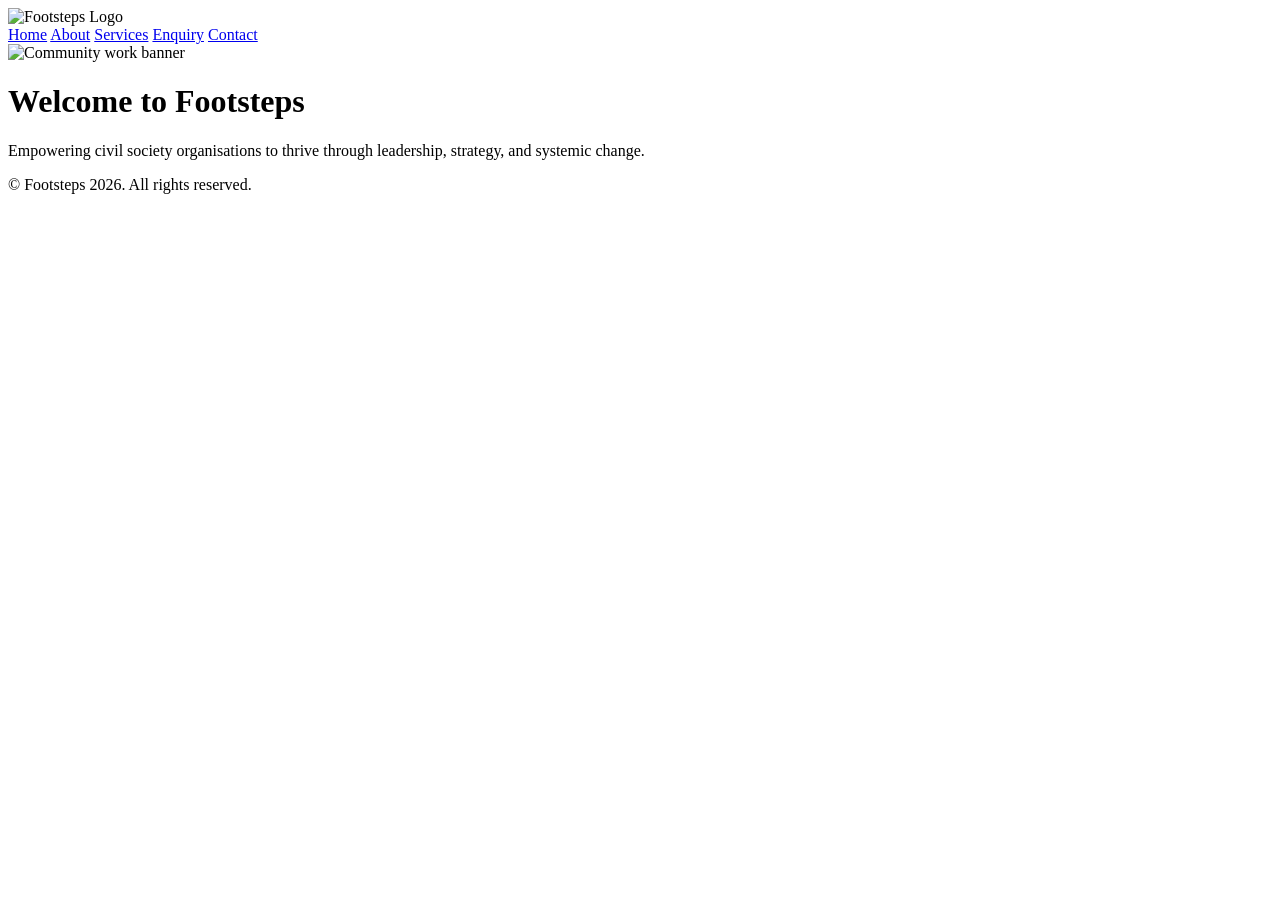
==== index.html @ 212afc7e "Initial project structure with index.html, css, js, and images" ====
<!DOCTYPE html>
<html lang="en">
<head>
  <meta charset="UTF-8">
  <title>Footsteps - Home</title>
  <link rel="stylesheet" href="css/style.css">
</head>
<body>
  <!-- Header with logo and navigation -->
  <header>
    <img src="images/footsteps_logo.png" alt="Footsteps Logo">
    <nav>
      <a href="index.html">Home</a>
      <a href="about.html">About</a>
      <a href="services.html">Services</a>
      <a href="enquiry.html">Enquiry</a>
      <a href="contact.html">Contact</a>
    </nav>
  </header>

  <!-- Main content -->
  <main>
    <!-- Homepage banner -->
    <img src="images/hero_banner.jpg" alt="Community work banner">

    <h1>Welcome to Footsteps</h1>
    <p>Empowering civil society organisations to thrive through leadership, strategy, and systemic change.</p>
  </main>

  <!-- Footer -->
  <footer>
    <p>© Footsteps 2026. All rights reserved.</p>
  </footer>

  <!-- JavaScript -->
  <script src="js/script.js"></script>
</body>
</html>
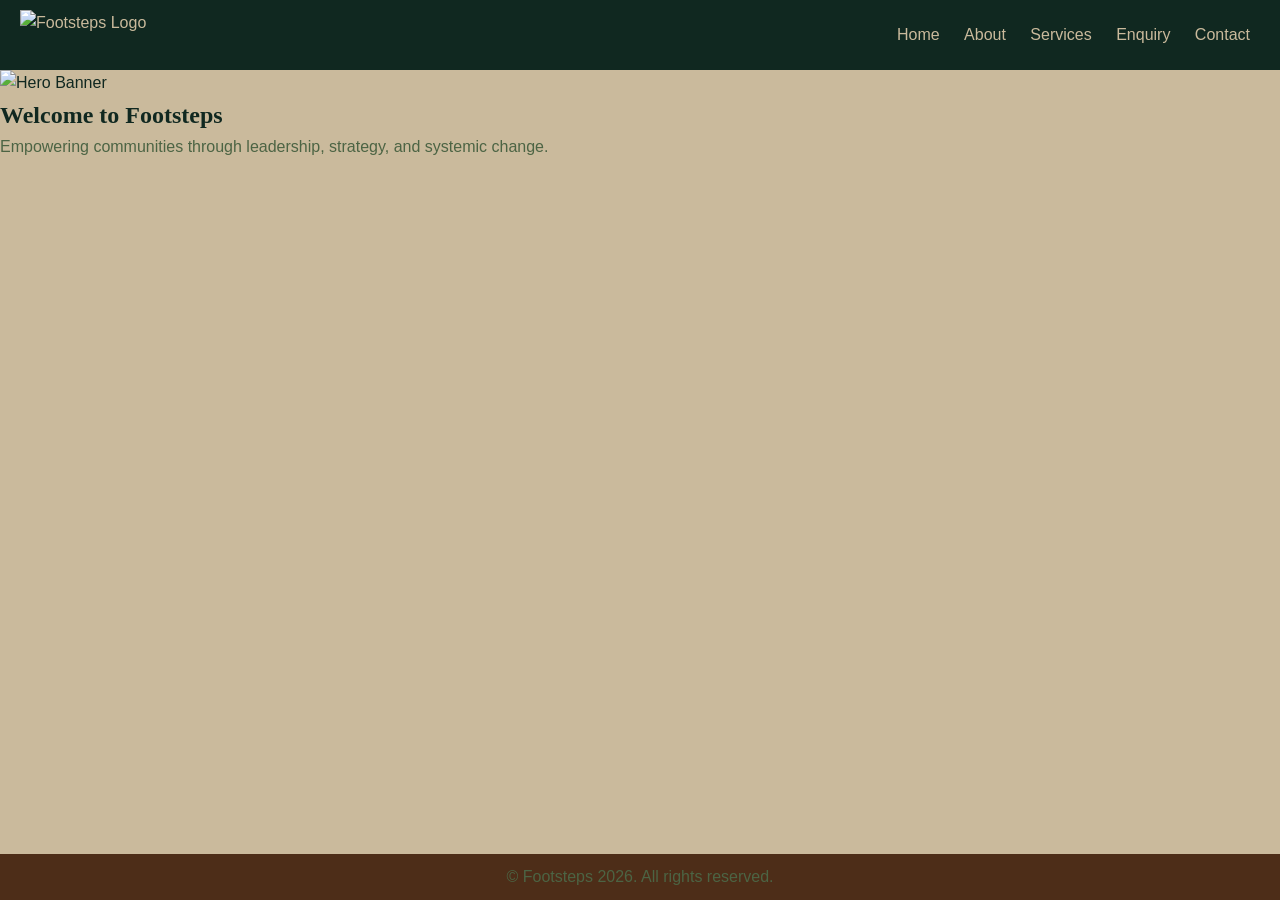
==== commit 36f0c6f9: "Added index.html with hero banner and intro text" ====
--- a/index.html
+++ b/index.html
@@ -2,11 +2,11 @@
 <html lang="en">
 <head>
   <meta charset="UTF-8">
-  <title>Footsteps - Home</title>
+  <title>Footsteps Home</title>
   <link rel="stylesheet" href="css/style.css">
 </head>
 <body>
-  <!-- Header with logo and navigation -->
+  <!-- Header -->
   <header>
     <img src="images/footsteps_logo.png" alt="Footsteps Logo">
     <nav>
@@ -18,21 +18,16 @@
     </nav>
   </header>
 
-  <!-- Main content -->
-  <main>
-    <!-- Homepage banner -->
-    <img src="images/hero_banner.jpg" alt="Community work banner">
-
+  <!-- Hero Banner -->
+  <section class="hero">
+    <img src="images/hero_banner.jpg" alt="Hero Banner">
     <h1>Welcome to Footsteps</h1>
-    <p>Empowering civil society organisations to thrive through leadership, strategy, and systemic change.</p>
-  </main>
+    <p>Empowering communities through leadership, strategy, and systemic change.</p>
+  </section>
 
   <!-- Footer -->
   <footer>
     <p>© Footsteps 2026. All rights reserved.</p>
   </footer>
-
-  <!-- JavaScript -->
-  <script src="js/script.js"></script>
 </body>
 </html>
--- a/css/style.css
+++ b/css/style.css
@@ -0,0 +1,115 @@
+/* Reset */
+* {
+  margin: 0;
+  padding: 0;
+  box-sizing: border-box;
+}
+
+/* Font */
+@font-face {
+  font-family: 'AmasisMTProMedium';
+  src: url('../fonts/AmasisMTProMedium.woff2') format('woff2'),
+       url('../fonts/AmasisMTProMedium.woff') format('woff');
+  font-weight: normal;
+  font-style: normal;
+}
+
+/* Base */
+body {
+  font-family: Arial, sans-serif;
+  line-height: 1.6;
+  background-color: #CABA9C; /* khaki */
+  color: #102820; /* black green */
+  padding-bottom: 50px;
+}
+
+/* Typography */
+h1, h2, h3 {
+  font-family: 'AmasisMTProMedium', serif;
+  color: #102820;
+}
+p, label {
+  font-family: Arial, sans-serif;
+  color: #4C6444; /* heather green */
+}
+
+/* Header */
+header {
+  background: #102820;
+  color: #CABA9C;
+  padding: 10px 20px;
+  display: flex;
+  align-items: center;
+  justify-content: space-between;
+}
+header img {
+  height: 50px;
+}
+nav a {
+  color: #CABA9C;
+  text-decoration: none;
+  margin: 0 10px;
+}
+nav a:hover {
+  color: #8A6240; /* raw umber */
+}
+
+/* Main */
+main {
+  padding: 20px;
+}
+main img {
+  max-width: 100%;
+  height: auto;
+  margin-bottom: 20px;
+}
+
+/* Form */
+form {
+  display: flex;
+  flex-direction: column;
+  gap: 10px;
+}
+input, textarea, button {
+  padding: 10px;
+  border: 1px solid #4D2D18; /* coffee oak */
+  border-radius: 4px;
+}
+button {
+  background-color: #4C6444; /* heather green */
+  color: #fff;
+  cursor: pointer;
+}
+button:hover {
+  background-color: #8A6240; /* raw umber */
+}
+
+/* Footer */
+footer {
+  background: #4D2D18;
+  color: #CABA9C;
+  text-align: center;
+  padding: 10px;
+  position: fixed;
+  bottom: 0;
+  width: 100%;
+}
+
+/* Responsive */
+@media (max-width: 768px) {
+  header {
+    flex-direction: column;
+    text-align: center;
+  }
+  nav {
+    margin-top: 10px;
+  }
+}
+@media (max-width: 480px) {
+  body {
+    font-size: 0.9rem;
+  }
+  header img {
+    height: 40px;
+  }
+}
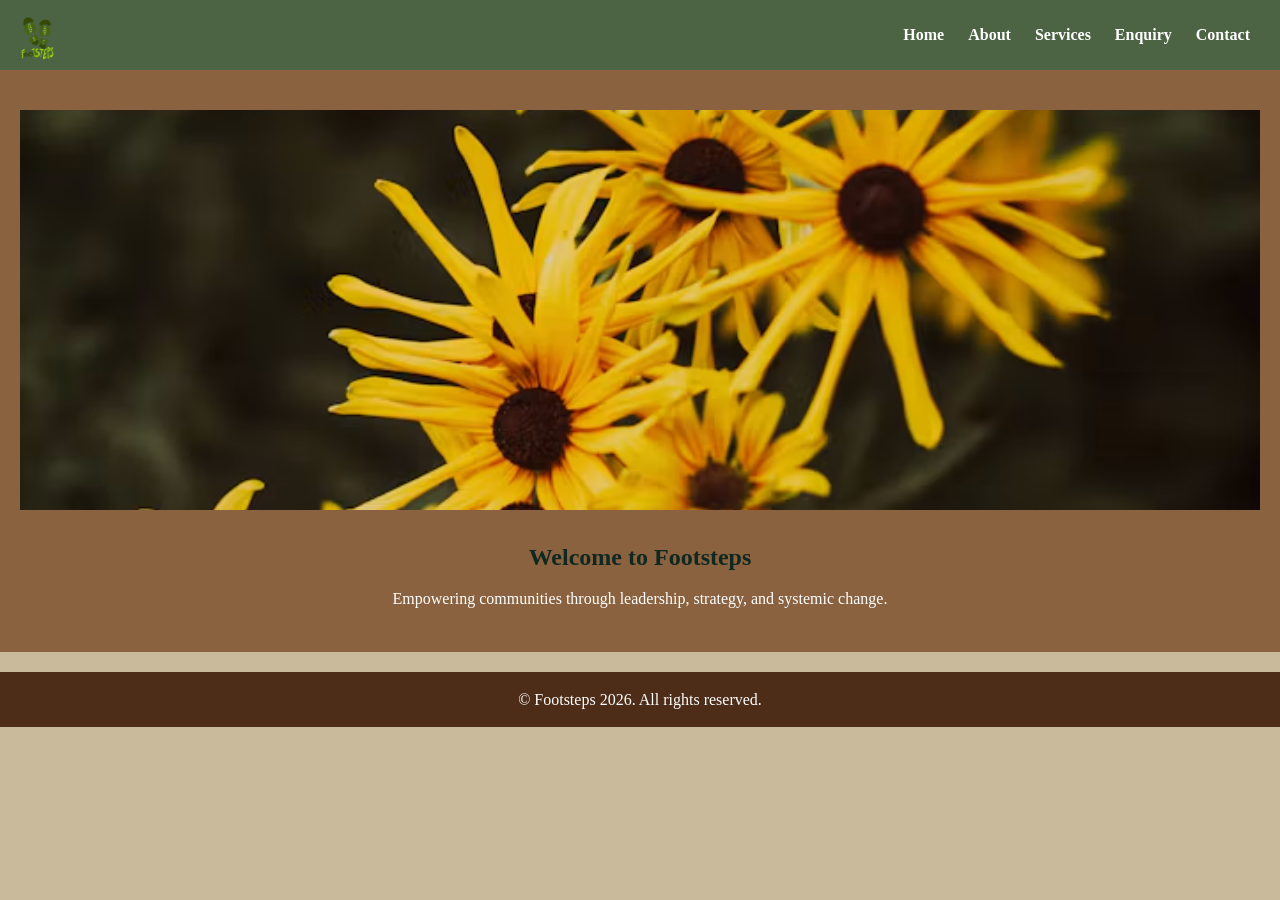
==== commit 8a1e8633: "Complete Footsteps website with HTML, CSS, images, and README" ====
--- a/index.html
+++ b/index.html
@@ -6,7 +6,6 @@
   <link rel="stylesheet" href="css/style.css">
 </head>
 <body>
-  <!-- Header -->
   <header>
     <img src="images/footsteps_logo.png" alt="Footsteps Logo">
     <nav>
@@ -18,14 +17,12 @@
     </nav>
   </header>
 
-  <!-- Hero Banner -->
   <section class="hero">
     <img src="images/hero_banner.jpg" alt="Hero Banner">
     <h1>Welcome to Footsteps</h1>
     <p>Empowering communities through leadership, strategy, and systemic change.</p>
   </section>
 
-  <!-- Footer -->
   <footer>
     <p>© Footsteps 2026. All rights reserved.</p>
   </footer>
--- a/css/style.css
+++ b/css/style.css
@@ -1,115 +1,169 @@
-/* Reset */
+/* Global Reset */
 * {
   margin: 0;
   padding: 0;
   box-sizing: border-box;
 }
 
-/* Font */
-@font-face {
-  font-family: 'AmasisMTProMedium';
-  src: url('../fonts/AmasisMTProMedium.woff2') format('woff2'),
-       url('../fonts/AmasisMTProMedium.woff') format('woff');
-  font-weight: normal;
-  font-style: normal;
-}
-
-/* Base */
+/* Fonts & Colors */
 body {
-  font-family: Arial, sans-serif;
-  line-height: 1.6;
+  font-family: "Amasis MT Pro Medium", serif;
   background-color: #CABA9C; /* khaki */
   color: #102820; /* black green */
-  padding-bottom: 50px;
-}
-
-/* Typography */
-h1, h2, h3 {
-  font-family: 'AmasisMTProMedium', serif;
-  color: #102820;
-}
-p, label {
-  font-family: Arial, sans-serif;
-  color: #4C6444; /* heather green */
+  line-height: 1.6;
 }
 
 /* Header */
 header {
-  background: #102820;
-  color: #CABA9C;
-  padding: 10px 20px;
+  background-color: #4C6444; /* heather green */
+  color: #fff;
   display: flex;
   align-items: center;
   justify-content: space-between;
+  padding: 10px 20px;
 }
+
 header img {
   height: 50px;
 }
+
 nav a {
-  color: #CABA9C;
+  color: #fff;
   text-decoration: none;
   margin: 0 10px;
-}
-nav a:hover {
-  color: #8A6240; /* raw umber */
+  font-weight: bold;
 }
 
-/* Main */
+nav a:hover {
+  color: #CABA9C; /* khaki highlight */
+}
+
+/* Hero Section */
+.hero {
+  text-align: center;
+  padding: 40px 20px;
+  background-color: #8A6240; /* raw umber */
+  color: #fff;
+}
+
+.hero img {
+  width: 100%;
+  max-height: 400px;
+  object-fit: cover;
+  margin-bottom: 20px;
+}
+
+/* Main Content */
 main {
   padding: 20px;
 }
-main img {
-  max-width: 100%;
-  height: auto;
-  margin-bottom: 20px;
+
+h1, h2, h3, h4 {
+  margin-bottom: 10px;
+  color: #102820;
 }
 
-/* Form */
+/* Services Grid */
+.services {
+  display: grid;
+  grid-template-columns: repeat(auto-fit, minmax(220px, 1fr));
+  gap: 20px;
+}
+
+.services div {
+  background: #fff;
+  border: 2px solid #4D2D18; /* coffee oak */
+  padding: 15px;
+  text-align: center;
+  border-radius: 8px;
+}
+
+.services img {
+  height: 60px;
+  margin-bottom: 10px;
+}
+
+/* Team Section */
+.team img {
+  width: 200px;
+  border-radius: 50%;
+  margin: 10px;
+}
+
+/* Forms */
 form {
   display: flex;
   flex-direction: column;
-  gap: 10px;
+  max-width: 500px;
+  margin: 20px auto;
 }
-input, textarea, button {
+
+form label {
+  margin: 10px 0 5px;
+}
+
+form input, form textarea, form button {
   padding: 10px;
-  border: 1px solid #4D2D18; /* coffee oak */
-  border-radius: 4px;
+  border: 1px solid #4C6444;
+  border-radius: 5px;
 }
-button {
-  background-color: #4C6444; /* heather green */
+
+form button {
+  background-color: #4C6444;
   color: #fff;
+  font-weight: bold;
   cursor: pointer;
+  margin-top: 10px;
 }
-button:hover {
-  background-color: #8A6240; /* raw umber */
+
+form button:hover {
+  background-color: #102820;
+}
+
+/* Contact Section */
+.contact img {
+  height: 50px;
+  margin-bottom: 10px;
+}
+
+.contact div {
+  margin: 20px 0;
+}
+
+.social a {
+  color: #4C6444;
+  text-decoration: none;
+  margin: 0 5px;
+}
+
+.social a:hover {
+  text-decoration: underline;
 }
 
 /* Footer */
 footer {
-  background: #4D2D18;
-  color: #CABA9C;
+  background-color: #4D2D18; /* coffee oak */
+  color: #fff;
   text-align: center;
-  padding: 10px;
-  position: fixed;
-  bottom: 0;
-  width: 100%;
+  padding: 15px;
+  margin-top: 20px;
 }
 
 /* Responsive */
 @media (max-width: 768px) {
   header {
     flex-direction: column;
-    text-align: center;
   }
+
   nav {
     margin-top: 10px;
   }
-}
-@media (max-width: 480px) {
-  body {
-    font-size: 0.9rem;
+
+  .services {
+    grid-template-columns: 1fr;
   }
-  header img {
-    height: 40px;
+
+  .team img {
+    width: 150px;
   }
 }
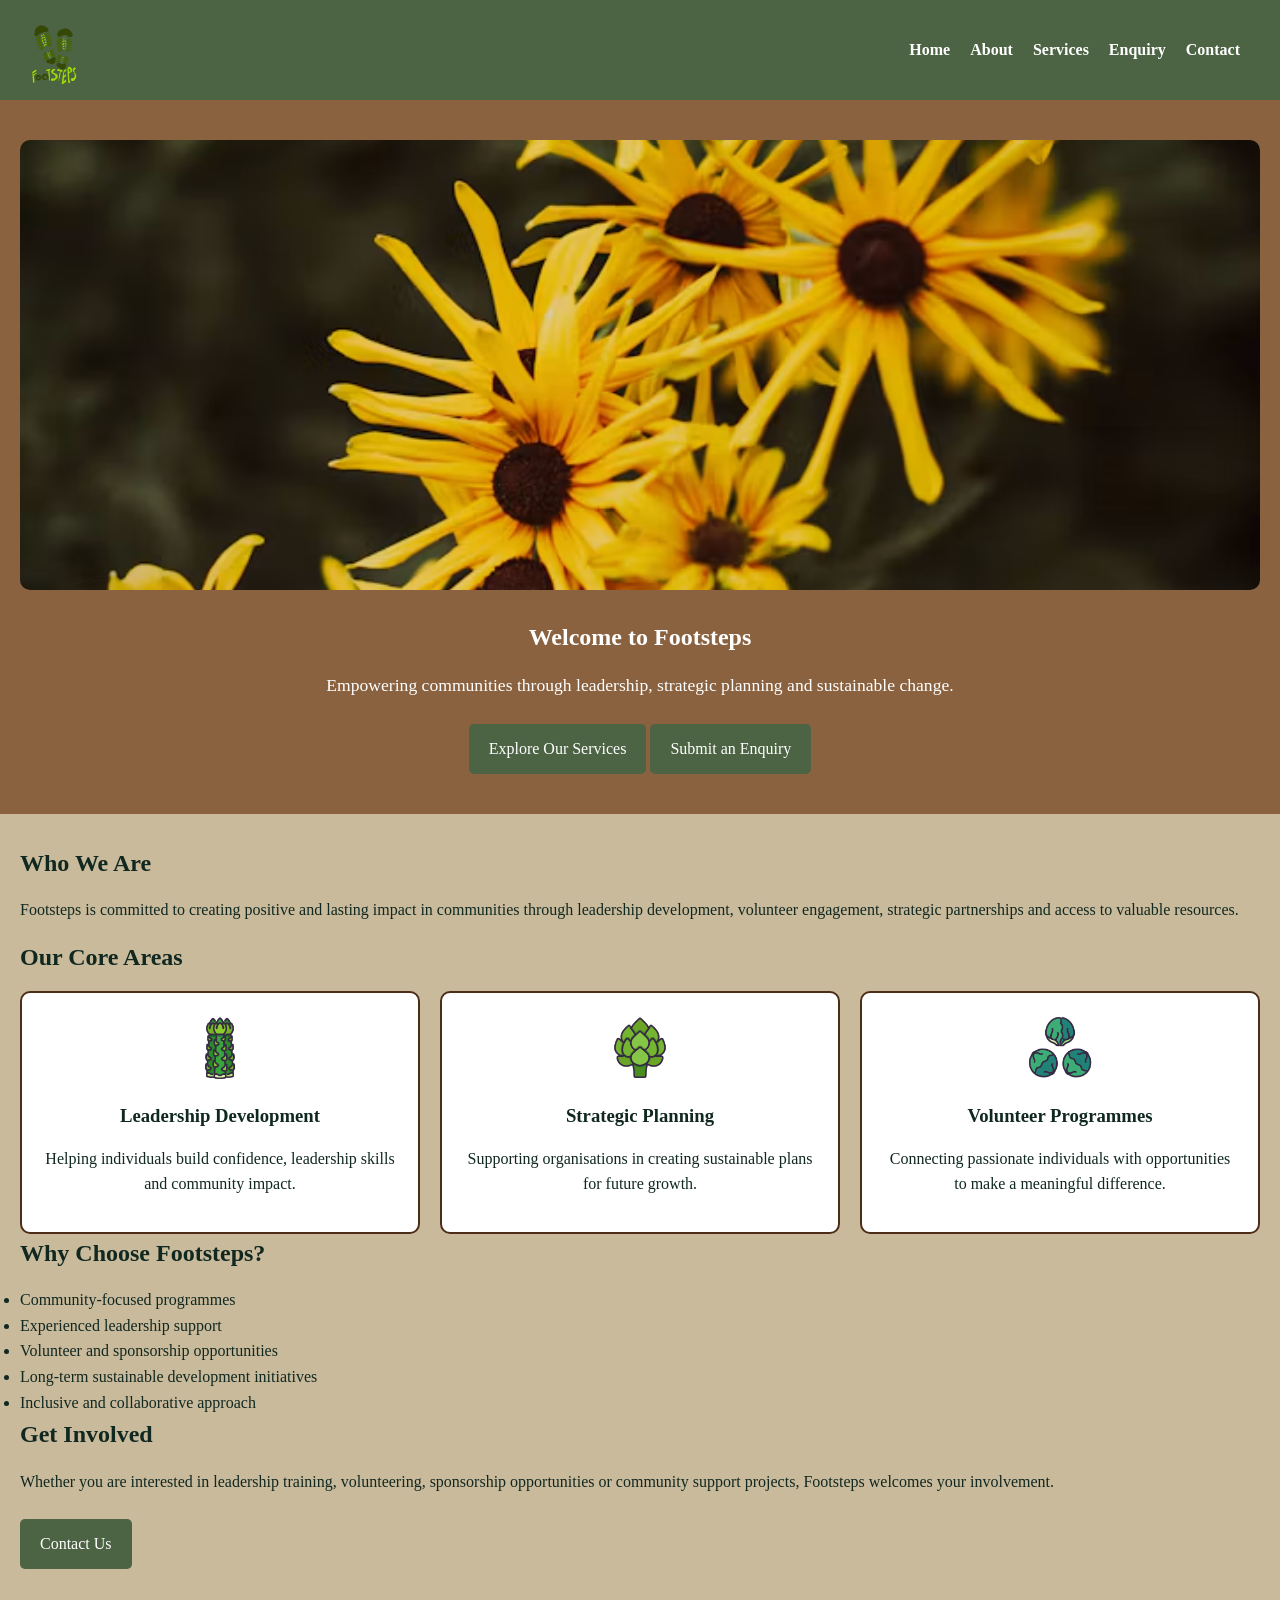
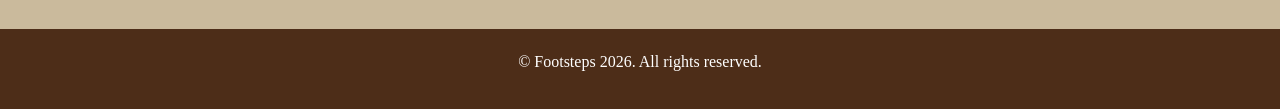
==== commit fc4e3a74: "Updated homepage for Part 3" ====
--- a/index.html
+++ b/index.html
@@ -1,30 +1,185 @@
 <!DOCTYPE html>
 <html lang="en">
+
 <head>
-  <meta charset="UTF-8">
-  <title>Footsteps Home</title>
-  <link rel="stylesheet" href="css/style.css">
+
+    <meta charset="UTF-8">
+
+    <meta name="viewport"
+          content="width=device-width, initial-scale=1.0">
+
+    <title>Footsteps | Community Development & Leadership</title>
+
+    <meta name="description"
+          content="Footsteps empowers communities through leadership development, strategic planning, volunteer programmes and systemic change initiatives.">
+
+    <meta name="keywords"
+          content="Footsteps, leadership, volunteer, sponsorship, community development, strategy">
+
+    <meta name="author"
+          content="Mia Oosthuizen">
+
+    <link rel="stylesheet"
+          href="css/style.css">
+
 </head>
+
 <body>
-  <header>
-    <img src="images/footsteps_logo.png" alt="Footsteps Logo">
+
+<header>
+
+    <img src="images/footsteps_logo.png"
+         alt="Footsteps Logo">
+
     <nav>
-      <a href="index.html">Home</a>
-      <a href="about.html">About</a>
-      <a href="services.html">Services</a>
-      <a href="enquiry.html">Enquiry</a>
-      <a href="contact.html">Contact</a>
+
+        <a href="index.html">Home</a>
+        <a href="about.html">About</a>
+        <a href="services.html">Services</a>
+        <a href="enquiry.html">Enquiry</a>
+        <a href="contact.html">Contact</a>
+
     </nav>
-  </header>
 
-  <section class="hero">
-    <img src="images/hero_banner.jpg" alt="Hero Banner">
+</header>
+
+<section class="hero">
+
+    <img src="images/hero_banner.jpg"
+         alt="Community members working together">
+
     <h1>Welcome to Footsteps</h1>
-    <p>Empowering communities through leadership, strategy, and systemic change.</p>
-  </section>
 
-  <footer>
-    <p>© Footsteps 2026. All rights reserved.</p>
-  </footer>
+    <p>
+        Empowering communities through leadership,
+        strategic planning and sustainable change.
+    </p>
+
+    <a href="services.html" class="btn">
+        Explore Our Services
+    </a>
+
+    <a href="enquiry.html" class="btn">
+        Submit an Enquiry
+    </a>
+
+</section>
+
+<main>
+
+    <section>
+
+        <h2>Who We Are</h2>
+
+        <p>
+            Footsteps is committed to creating positive and
+            lasting impact in communities through leadership
+            development, volunteer engagement, strategic
+            partnerships and access to valuable resources.
+        </p>
+
+    </section>
+
+    <section>
+
+        <h2>Our Core Areas</h2>
+
+        <div class="services">
+
+            <div>
+
+                <img src="images/leadership_icon.png"
+                     alt="Leadership development icon">
+
+                <h3>Leadership Development</h3>
+
+                <p>
+                    Helping individuals build confidence,
+                    leadership skills and community impact.
+                </p>
+
+            </div>
+
+            <div>
+
+                <img src="images/strategy_icon.png"
+                     alt="Strategic planning icon">
+
+                <h3>Strategic Planning</h3>
+
+                <p>
+                    Supporting organisations in creating
+                    sustainable plans for future growth.
+                </p>
+
+            </div>
+
+            <div>
+
+                <img src="images/volunteer_icon.png"
+                     alt="Volunteer programme icon">
+
+                <h3>Volunteer Programmes</h3>
+
+                <p>
+                    Connecting passionate individuals with
+                    opportunities to make a meaningful difference.
+                </p>
+
+            </div>
+
+        </div>
+
+    </section>
+
+    <section>
+
+        <h2>Why Choose Footsteps?</h2>
+
+        <ul>
+
+            <li>Community-focused programmes</li>
+
+            <li>Experienced leadership support</li>
+
+            <li>Volunteer and sponsorship opportunities</li>
+
+            <li>Long-term sustainable development initiatives</li>
+
+            <li>Inclusive and collaborative approach</li>
+
+        </ul>
+
+    </section>
+
+    <section>
+
+        <h2>Get Involved</h2>
+
+        <p>
+            Whether you are interested in leadership training,
+            volunteering, sponsorship opportunities or community
+            support projects, Footsteps welcomes your involvement.
+        </p>
+
+        <a href="contact.html" class="btn">
+            Contact Us
+        </a>
+
+    </section>
+
+</main>
+
+<footer>
+
+    <p>
+        &copy; Footsteps 2026. All rights reserved.
+    </p>
+
+</footer>
+
+<script src="js/script.js"></script>
+
 </body>
-</html>
+
+</html>
--- a/css/style.css
+++ b/css/style.css
@@ -1,169 +1,384 @@
-/* Global Reset */
+/* =====================================================
+   FOOTSTEPS WEBSITE - PART 3 CSS
+===================================================== */
+
+/* RESET */
 * {
   margin: 0;
   padding: 0;
   box-sizing: border-box;
 }
 
-/* Fonts & Colors */
+/* BODY */
 body {
   font-family: "Amasis MT Pro Medium", serif;
-  background-color: #CABA9C; /* khaki */
-  color: #102820; /* black green */
+  background-color: #CABA9C;
+  color: #102820;
   line-height: 1.6;
 }
 
-/* Header */
+/* =====================================================
+   HEADER
+===================================================== */
 header {
-  background-color: #4C6444; /* heather green */
-  color: #fff;
+  background-color: #4C6444;
+  color: white;
   display: flex;
+  justify-content: space-between;
   align-items: center;
-  justify-content: space-between;
-  padding: 10px 20px;
+  padding: 15px 30px;
 }
 
 header img {
-  height: 50px;
+  height: 70px;
+}
+
+nav {
+  display: flex;
+  flex-wrap: wrap;
 }
 
 nav a {
-  color: #fff;
+  color: white;
   text-decoration: none;
   margin: 0 10px;
   font-weight: bold;
+  transition: 0.3s;
 }
 
 nav a:hover {
-  color: #CABA9C; /* khaki highlight */
-}
-
-/* Hero Section */
+  color: #CABA9C;
+}
+
+/* =====================================================
+   HERO SECTION
+===================================================== */
 .hero {
   text-align: center;
+  background-color: #8A6240;
+  color: white;
   padding: 40px 20px;
-  background-color: #8A6240; /* raw umber */
-  color: #fff;
 }
 
 .hero img {
   width: 100%;
-  max-height: 400px;
+  max-height: 450px;
   object-fit: cover;
-  margin-bottom: 20px;
-}
-
-/* Main Content */
+  border-radius: 10px;
+}
+
+.hero h1 {
+  margin-top: 20px;
+  color: white;
+}
+
+.hero p {
+  margin-top: 10px;
+  font-size: 1.1rem;
+}
+
+/* =====================================================
+   MAIN CONTENT
+===================================================== */
 main {
-  padding: 20px;
-}
-
-h1, h2, h3, h4 {
-  margin-bottom: 10px;
+  padding: 30px 20px;
+}
+
+h1,
+h2,
+h3,
+h4 {
+  margin-bottom: 15px;
   color: #102820;
 }
 
-/* Services Grid */
+p {
+  margin-bottom: 15px;
+}
+
+/* =====================================================
+   SERVICES
+===================================================== */
 .services {
   display: grid;
-  grid-template-columns: repeat(auto-fit, minmax(220px, 1fr));
+  grid-template-columns: repeat(auto-fit, minmax(250px, 1fr));
   gap: 20px;
 }
 
 .services div {
-  background: #fff;
-  border: 2px solid #4D2D18; /* coffee oak */
-  padding: 15px;
-  text-align: center;
-  border-radius: 8px;
+  background: white;
+  border: 2px solid #4D2D18;
+  padding: 20px;
+  text-align: center;
+  border-radius: 10px;
+  transition: transform 0.3s ease;
+}
+
+.services div:hover {
+  transform: translateY(-5px);
 }
 
 .services img {
-  height: 60px;
+  height: 70px;
   margin-bottom: 10px;
 }
 
-/* Team Section */
+/* =====================================================
+   SEARCH BAR
+===================================================== */
+#searchInput {
+  width: 100%;
+  max-width: 500px;
+  padding: 12px;
+  margin: 20px 0;
+  border: 2px solid #4C6444;
+  border-radius: 5px;
+  font-size: 1rem;
+}
+
+/* =====================================================
+   TEAM
+===================================================== */
+.team {
+  text-align: center;
+}
+
 .team img {
-  width: 200px;
+  width: 220px;
+  height: 220px;
+  object-fit: cover;
   border-radius: 50%;
   margin: 10px;
-}
-
-/* Forms */
+  border: 4px solid #4C6444;
+  transition: 0.3s;
+}
+
+.team img:hover {
+  transform: scale(1.05);
+}
+
+/* =====================================================
+   FAQ ACCORDION
+===================================================== */
+.accordion {
+  background-color: #4C6444;
+  color: white;
+  cursor: pointer;
+  padding: 15px;
+  width: 100%;
+  border: none;
+  text-align: left;
+  margin-top: 10px;
+  border-radius: 5px;
+  font-weight: bold;
+}
+
+.accordion:hover {
+  background-color: #102820;
+}
+
+.panel {
+  display: none;
+  padding: 15px;
+  background-color: white;
+  border: 1px solid #ccc;
+  border-radius: 0 0 5px 5px;
+}
+
+/* =====================================================
+   FORMS
+===================================================== */
 form {
+  max-width: 650px;
+  margin: auto;
   display: flex;
   flex-direction: column;
-  max-width: 500px;
-  margin: 20px auto;
+  background: white;
+  padding: 25px;
+  border-radius: 10px;
+  box-shadow: 0 0 10px rgba(0,0,0,0.1);
 }
 
 form label {
-  margin: 10px 0 5px;
-}
-
-form input, form textarea, form button {
-  padding: 10px;
+  margin-top: 15px;
+  margin-bottom: 5px;
+  font-weight: bold;
+}
+
+form input,
+form textarea,
+form select {
+  padding: 12px;
   border: 1px solid #4C6444;
   border-radius: 5px;
 }
 
+form textarea {
+  resize: vertical;
+}
+
 form button {
+  margin-top: 20px;
   background-color: #4C6444;
-  color: #fff;
-  font-weight: bold;
+  color: white;
+  border: none;
+  padding: 12px;
   cursor: pointer;
-  margin-top: 10px;
+  font-weight: bold;
+  border-radius: 5px;
 }
 
 form button:hover {
   background-color: #102820;
 }
 
-/* Contact Section */
+/* =====================================================
+   SUCCESS / RESPONSE BOXES
+===================================================== */
+#response,
+#contactResponse {
+  margin-top: 20px;
+  background-color: white;
+  border-left: 5px solid #4C6444;
+  padding: 15px;
+  border-radius: 5px;
+}
+
+/* =====================================================
+   CONTACT PAGE
+===================================================== */
+.contact {
+  text-align: center;
+}
+
 .contact img {
-  height: 50px;
+  max-width: 100%;
   margin-bottom: 10px;
 }
 
 .contact div {
-  margin: 20px 0;
+  margin-top: 20px;
 }
 
 .social a {
   color: #4C6444;
+  font-weight: bold;
   text-decoration: none;
-  margin: 0 5px;
 }
 
 .social a:hover {
   text-decoration: underline;
 }
 
-/* Footer */
+/* =====================================================
+   MAP
+===================================================== */
+#map {
+  width: 100%;
+  height: 400px;
+  margin-top: 20px;
+  border-radius: 10px;
+  border: 3px solid #4C6444;
+}
+
+/* =====================================================
+   GALLERY
+===================================================== */
+.gallery {
+  display: grid;
+  grid-template-columns: repeat(auto-fit, minmax(250px, 1fr));
+  gap: 15px;
+}
+
+.gallery img {
+  width: 100%;
+  height: 250px;
+  object-fit: cover;
+  border-radius: 10px;
+  transition: 0.3s;
+}
+
+.gallery img:hover {
+  transform: scale(1.05);
+}
+
+/* =====================================================
+   BUTTONS
+===================================================== */
+.btn {
+  display: inline-block;
+  background-color: #4C6444;
+  color: white;
+  text-decoration: none;
+  padding: 12px 20px;
+  border-radius: 5px;
+  margin-top: 10px;
+}
+
+.btn:hover {
+  background-color: #102820;
+}
+
+/* =====================================================
+   FOOTER
+===================================================== */
 footer {
-  background-color: #4D2D18; /* coffee oak */
-  color: #fff;
-  text-align: center;
-  padding: 15px;
-  margin-top: 20px;
-}
-
-/* Responsive */
+  background-color: #4D2D18;
+  color: white;
+  text-align: center;
+  padding: 20px;
+  margin-top: 30px;
+}
+
+/* =====================================================
+   404 PAGE
+===================================================== */
+.error-page {
+  text-align: center;
+  padding: 100px 20px;
+}
+
+.error-page h1 {
+  font-size: 4rem;
+}
+
+/* =====================================================
+   RESPONSIVE
+===================================================== */
 @media (max-width: 768px) {
+
   header {
     flex-direction: column;
+    text-align: center;
   }
 
   nav {
-    margin-top: 10px;
+    margin-top: 15px;
+    justify-content: center;
+  }
+
+  nav a {
+    margin: 5px;
+  }
+
+  .team img {
+    width: 150px;
+    height: 150px;
   }
 
   .services {
     grid-template-columns: 1fr;
   }
 
-  .team img {
-    width: 150px;
-  }
-}
+  .gallery {
+    grid-template-columns: 1fr;
+  }
+
+  form {
+    width: 100%;
+  }
+
+  .hero h1 {
+    font-size: 1.8rem;
+  }
+}
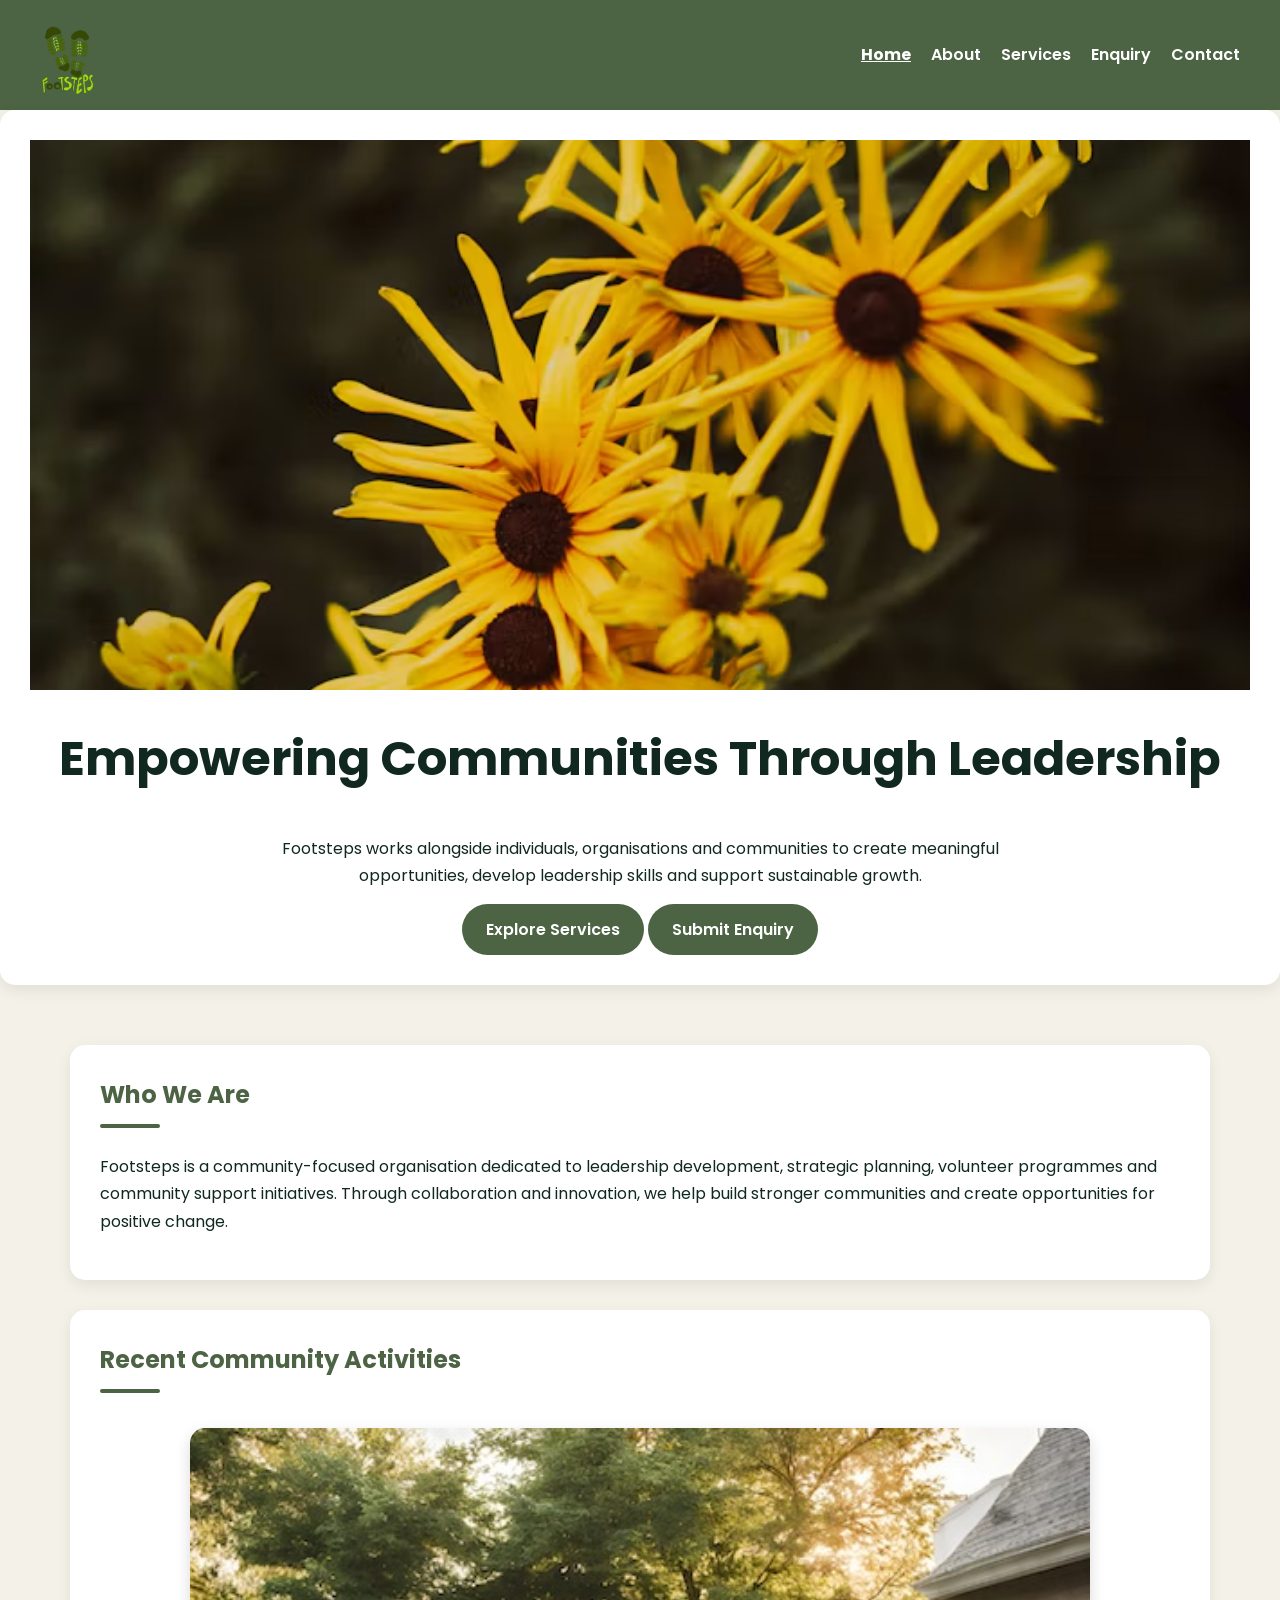
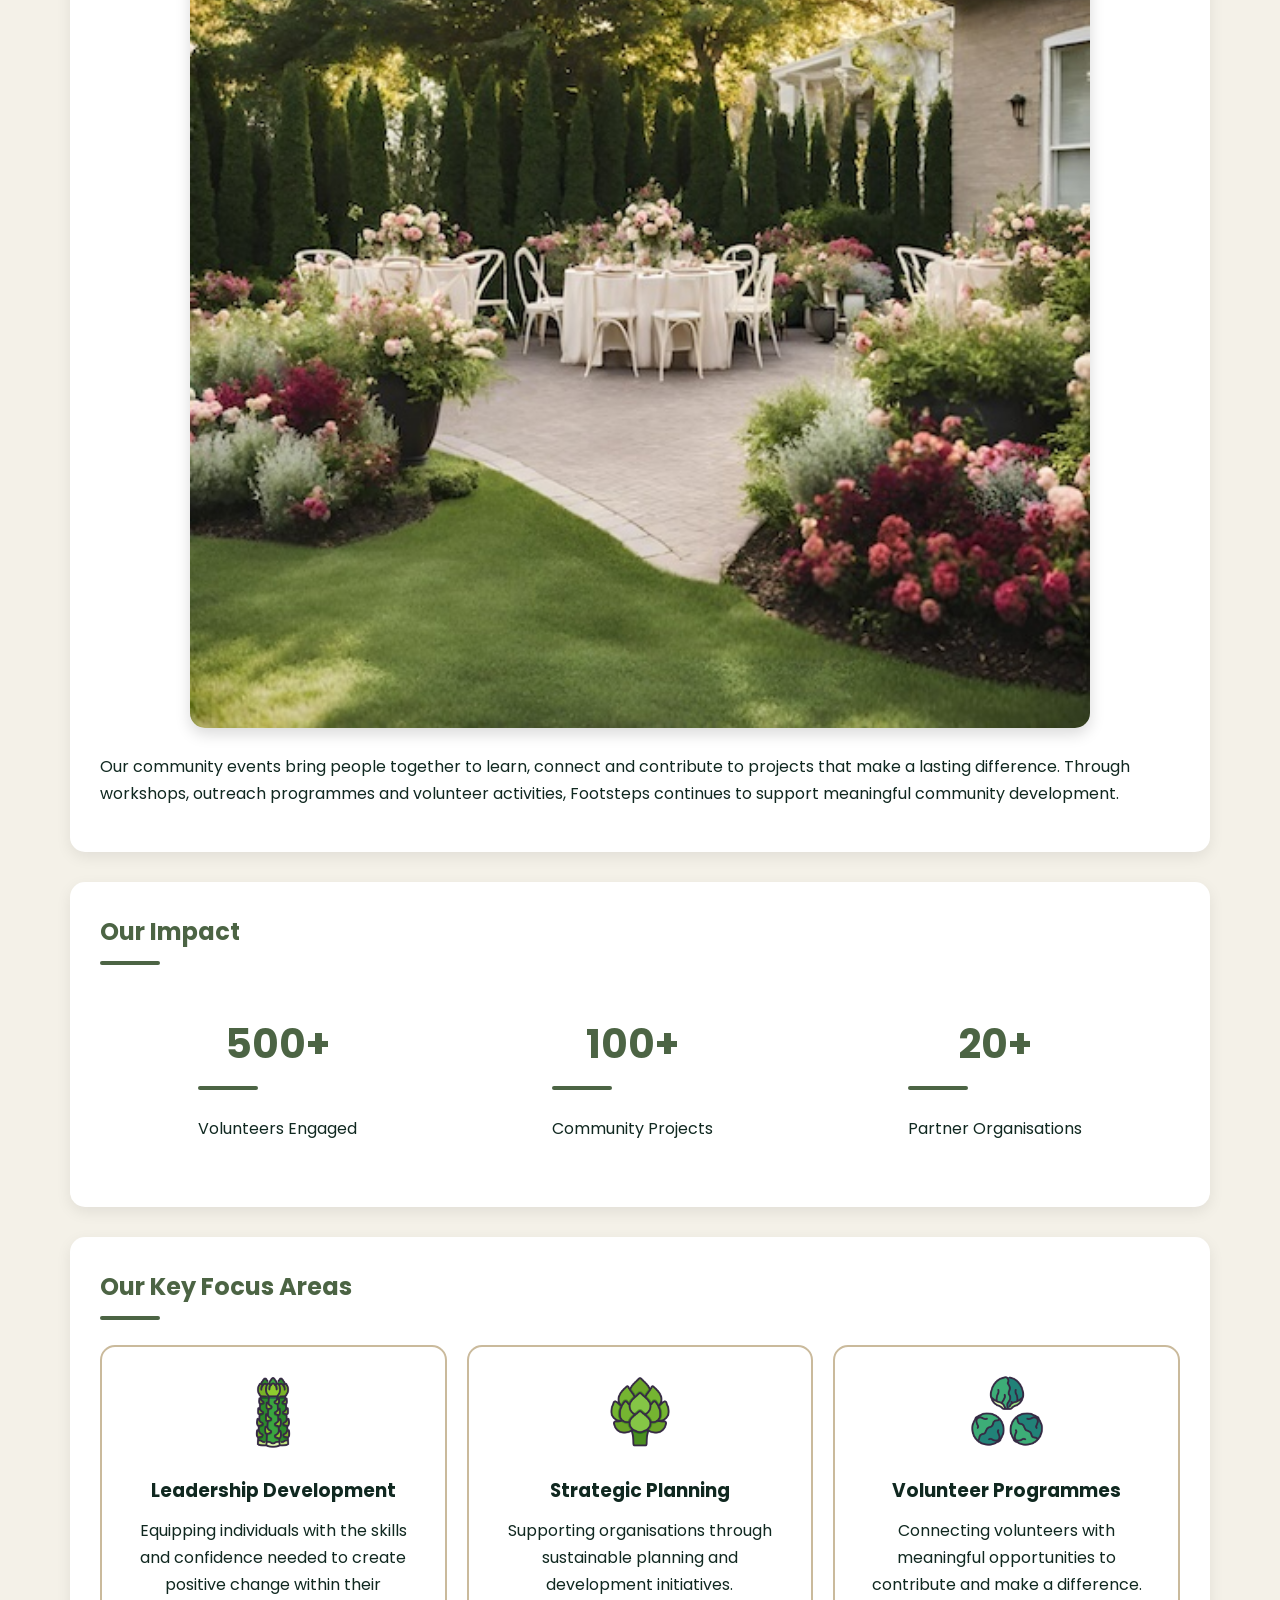
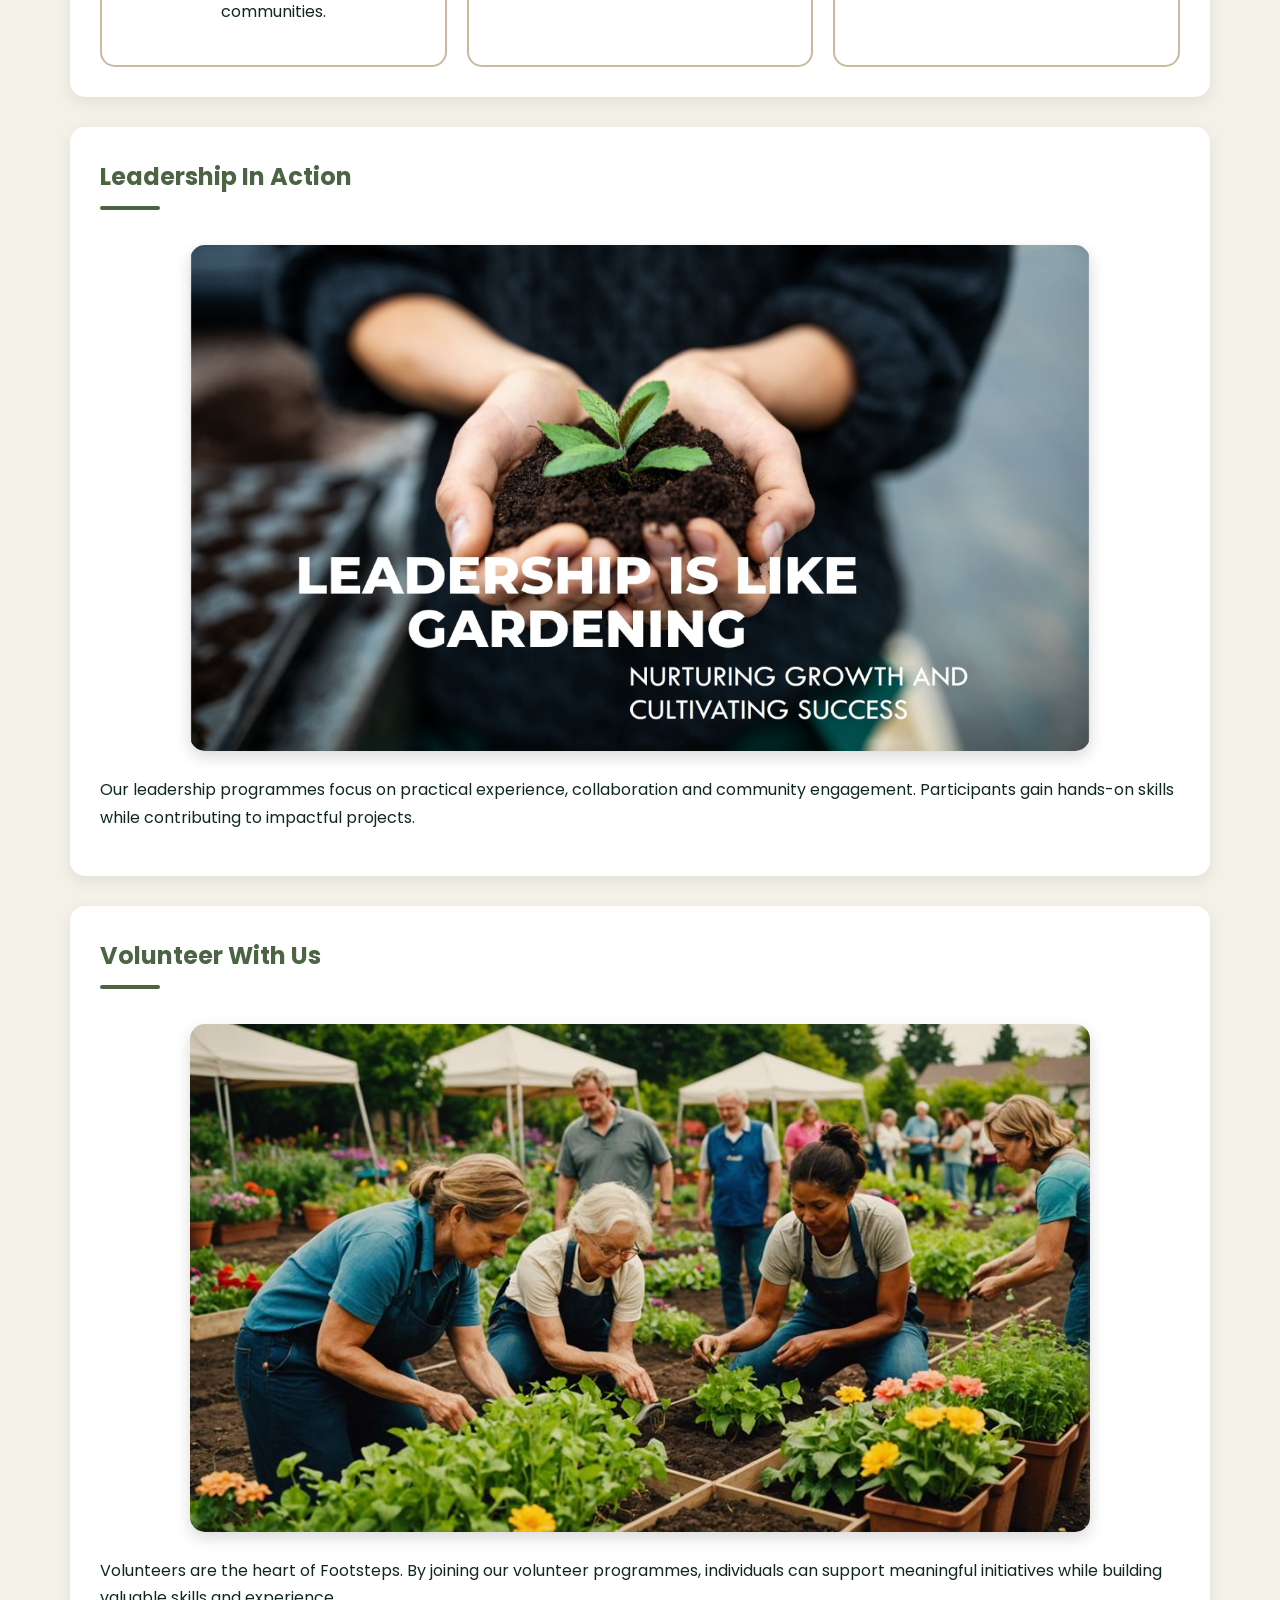
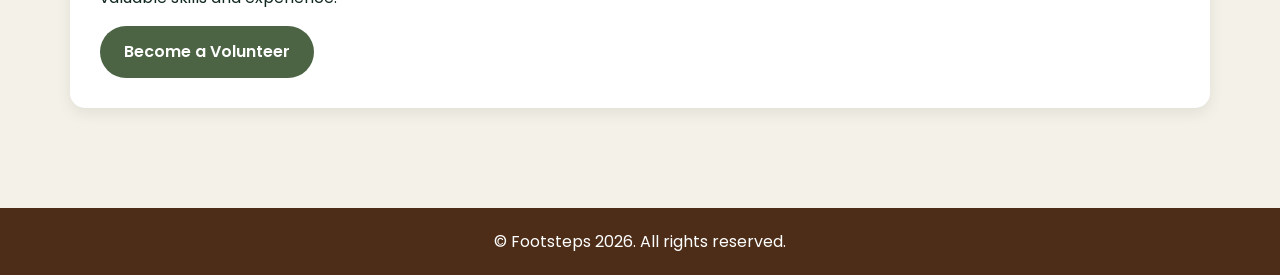
==== commit 80288e5a: "Completed Part 3 JavaScript functionality Also Added Gallery" ====
--- a/index.html
+++ b/index.html
@@ -11,16 +11,15 @@
     <title>Footsteps | Community Development & Leadership</title>
 
     <meta name="description"
-          content="Footsteps empowers communities through leadership development, strategic planning, volunteer programmes and systemic change initiatives.">
+          content="Footsteps empowers communities through leadership development, volunteering, strategic planning and sustainable community initiatives.">
 
     <meta name="keywords"
-          content="Footsteps, leadership, volunteer, sponsorship, community development, strategy">
+          content="Footsteps, leadership, community development, volunteering, sponsorship, strategic planning">
 
     <meta name="author"
           content="Mia Oosthuizen">
 
-    <link rel="stylesheet"
-          href="css/style.css">
+    <link rel="stylesheet" href="css/style.css">
 
 </head>
 
@@ -46,21 +45,22 @@
 <section class="hero">
 
     <img src="images/hero_banner.jpg"
-         alt="Community members working together">
-
-    <h1>Welcome to Footsteps</h1>
+         alt="Community members collaborating">
+
+    <h1>Empowering Communities Through Leadership</h1>
 
     <p>
-        Empowering communities through leadership,
-        strategic planning and sustainable change.
+        Footsteps works alongside individuals, organisations and
+        communities to create meaningful opportunities, develop
+        leadership skills and support sustainable growth.
     </p>
 
     <a href="services.html" class="btn">
-        Explore Our Services
+        Explore Services
     </a>
 
     <a href="enquiry.html" class="btn">
-        Submit an Enquiry
+        Submit Enquiry
     </a>
 
 </section>
@@ -72,30 +72,90 @@
         <h2>Who We Are</h2>
 
         <p>
-            Footsteps is committed to creating positive and
-            lasting impact in communities through leadership
-            development, volunteer engagement, strategic
-            partnerships and access to valuable resources.
-        </p>
-
-    </section>
-
-    <section>
-
-        <h2>Our Core Areas</h2>
+            Footsteps is a community-focused organisation dedicated
+            to leadership development, strategic planning, volunteer
+            programmes and community support initiatives. Through
+            collaboration and innovation, we help build stronger
+            communities and create opportunities for positive change.
+        </p>
+
+    </section>
+
+    <section>
+
+        <h2>Recent Community Activities</h2>
+
+        <img src="images/events.jpg"
+             alt="Footsteps community event"
+             class="about-image">
+
+        <p>
+            Our community events bring people together to learn,
+            connect and contribute to projects that make a lasting
+            difference. Through workshops, outreach programmes and
+            volunteer activities, Footsteps continues to support
+            meaningful community development.
+        </p>
+
+    </section>
+
+    <section>
+
+        <h2>Our Impact</h2>
+
+        <div class="stats">
+
+            <div>
+
+                <h2>500+</h2>
+
+                <p>
+                    Volunteers Engaged
+                </p>
+
+            </div>
+
+            <div>
+
+                <h2>100+</h2>
+
+                <p>
+                    Community Projects
+                </p>
+
+            </div>
+
+            <div>
+
+                <h2>20+</h2>
+
+                <p>
+                    Partner Organisations
+                </p>
+
+            </div>
+
+        </div>
+
+    </section>
+
+    <section>
+
+        <h2>Our Key Focus Areas</h2>
 
         <div class="services">
 
             <div>
 
                 <img src="images/leadership_icon.png"
-                     alt="Leadership development icon">
+                     alt="Leadership Development">
 
                 <h3>Leadership Development</h3>
 
                 <p>
-                    Helping individuals build confidence,
-                    leadership skills and community impact.
+                    Equipping individuals with the skills and confidence
+                    needed to create positive change within their
+                    communities.
                 </p>
 
             </div>
@@ -103,13 +163,13 @@
             <div>
 
                 <img src="images/strategy_icon.png"
-                     alt="Strategic planning icon">
+                     alt="Strategic Planning">
 
                 <h3>Strategic Planning</h3>
 
                 <p>
-                    Supporting organisations in creating
-                    sustainable plans for future growth.
+                    Supporting organisations through sustainable planning
+                    and development initiatives.
                 </p>
 
             </div>
@@ -117,13 +177,13 @@
             <div>
 
                 <img src="images/volunteer_icon.png"
-                     alt="Volunteer programme icon">
+                     alt="Volunteer Opportunities">
 
                 <h3>Volunteer Programmes</h3>
 
                 <p>
-                    Connecting passionate individuals with
-                    opportunities to make a meaningful difference.
+                    Connecting volunteers with meaningful opportunities
+                    to contribute and make a difference.
                 </p>
 
             </div>
@@ -134,36 +194,37 @@
 
     <section>
 
-        <h2>Why Choose Footsteps?</h2>
-
-        <ul>
-
-            <li>Community-focused programmes</li>
-
-            <li>Experienced leadership support</li>
-
-            <li>Volunteer and sponsorship opportunities</li>
-
-            <li>Long-term sustainable development initiatives</li>
-
-            <li>Inclusive and collaborative approach</li>
-
-        </ul>
-
-    </section>
-
-    <section>
-
-        <h2>Get Involved</h2>
-
-        <p>
-            Whether you are interested in leadership training,
-            volunteering, sponsorship opportunities or community
-            support projects, Footsteps welcomes your involvement.
-        </p>
-
-        <a href="contact.html" class="btn">
-            Contact Us
+        <h2>Leadership In Action</h2>
+
+        <img src="images/leadership gardening.png"
+             alt="Leadership programme participants"
+             class="about-image">
+
+        <p>
+            Our leadership programmes focus on practical experience,
+            collaboration and community engagement. Participants
+            gain hands-on skills while contributing to impactful
+            projects.
+        </p>
+
+    </section>
+
+    <section>
+
+        <h2>Volunteer With Us</h2>
+
+        <img src="images/volunteer gardening.jpg"
+             alt="Community volunteers working together"
+             class="about-image">
+
+        <p>
+            Volunteers are the heart of Footsteps. By joining our
+            volunteer programmes, individuals can support meaningful
+            initiatives while building valuable skills and experience.
+        </p>
+
+        <a href="enquiry.html" class="btn">
+            Become a Volunteer
         </a>
 
     </section>
--- a/css/style.css
+++ b/css/style.css
@@ -1,384 +1,403 @@
-/* =====================================================
-   FOOTSTEPS WEBSITE - PART 3 CSS
-===================================================== */
+@import url('https://fonts.googleapis.com/css2?family=Poppins:wght@300;400;500;600;700&display=swap');
 
 /* RESET */
+
 * {
-  margin: 0;
-  padding: 0;
-  box-sizing: border-box;
+    margin: 0;
+    padding: 0;
+    box-sizing: border-box;
 }
 
 /* BODY */
+
 body {
-  font-family: "Amasis MT Pro Medium", serif;
-  background-color: #CABA9C;
-  color: #102820;
-  line-height: 1.6;
-}
-
-/* =====================================================
-   HEADER
-===================================================== */
+    font-family: 'Poppins', sans-serif;
+    background-color: #F4F1E8;
+    color: #102820;
+    line-height: 1.7;
+}
+
+/* HEADER */
+
 header {
-  background-color: #4C6444;
-  color: white;
-  display: flex;
-  justify-content: space-between;
-  align-items: center;
-  padding: 15px 30px;
+    background-color: #4C6444;
+    display: flex;
+    justify-content: space-between;
+    align-items: center;
+    padding: 15px 40px;
 }
 
 header img {
-  height: 70px;
+    height: 80px;
 }
 
 nav {
-  display: flex;
-  flex-wrap: wrap;
+    display: flex;
+    flex-wrap: wrap;
+    gap: 20px;
 }
 
 nav a {
-  color: white;
-  text-decoration: none;
-  margin: 0 10px;
-  font-weight: bold;
-  transition: 0.3s;
+    color: white;
+    text-decoration: none;
+    font-weight: 600;
+    transition: 0.3s;
 }
 
 nav a:hover {
-  color: #CABA9C;
-}
-
-/* =====================================================
-   HERO SECTION
-===================================================== */
+    color: #CABA9C;
+}
+
+/* HERO */
+
 .hero {
-  text-align: center;
-  background-color: #8A6240;
-  color: white;
-  padding: 40px 20px;
+    text-align: center;
 }
 
 .hero img {
-  width: 100%;
-  max-height: 450px;
-  object-fit: cover;
-  border-radius: 10px;
+    width: 100%;
+    max-height: 550px;
+    object-fit: cover;
 }
 
 .hero h1 {
-  margin-top: 20px;
-  color: white;
+    font-size: 3rem;
+    margin-top: 20px;
 }
 
 .hero p {
-  margin-top: 10px;
-  font-size: 1.1rem;
-}
-
-/* =====================================================
-   MAIN CONTENT
-===================================================== */
+    max-width: 800px;
+    margin: auto;
+    padding: 15px;
+}
+
+/* MAIN */
+
 main {
-  padding: 30px 20px;
-}
-
-h1,
-h2,
-h3,
-h4 {
-  margin-bottom: 15px;
-  color: #102820;
-}
-
-p {
-  margin-bottom: 15px;
-}
-
-/* =====================================================
-   SERVICES
-===================================================== */
+    max-width: 1200px;
+    margin: auto;
+    padding: 30px;
+}
+
+/* SECTIONS */
+
+section {
+    background: white;
+    margin-bottom: 30px;
+    padding: 30px;
+    border-radius: 15px;
+    box-shadow: 0 5px 15px rgba(0,0,0,0.08);
+}
+
+section p {
+    margin-bottom: 15px;
+}
+
+/* HEADINGS */
+
+h1 {
+    font-size: 2.5rem;
+    margin-bottom: 20px;
+}
+
+h2 {
+    color: #4C6444;
+    margin-bottom: 15px;
+    position: relative;
+    padding-bottom: 10px;
+}
+
+h2::after {
+    content: "";
+    display: block;
+    width: 60px;
+    height: 4px;
+    background: #4C6444;
+    border-radius: 10px;
+    margin-top: 8px;
+}
+
+h3 {
+    margin-bottom: 10px;
+}
+
+/* BUTTONS */
+
+.btn,
+button {
+    display: inline-block;
+    background-color: #4C6444;
+    color: white;
+    text-decoration: none;
+    padding: 12px 24px;
+    border: none;
+    border-radius: 50px;
+    cursor: pointer;
+    font-weight: 600;
+    transition: 0.3s;
+}
+
+.btn:hover,
+button:hover {
+    background-color: #102820;
+    transform: translateY(-3px);
+}
+
+/* SERVICES */
+
 .services {
-  display: grid;
-  grid-template-columns: repeat(auto-fit, minmax(250px, 1fr));
-  gap: 20px;
+    display: grid;
+    grid-template-columns: repeat(auto-fit,minmax(280px,1fr));
+    gap: 20px;
 }
 
 .services div {
-  background: white;
-  border: 2px solid #4D2D18;
-  padding: 20px;
-  text-align: center;
-  border-radius: 10px;
-  transition: transform 0.3s ease;
+    background: white;
+    padding: 25px;
+    border: 2px solid #CABA9C;
+    border-radius: 15px;
+    text-align: center;
+    transition: 0.3s;
 }
 
 .services div:hover {
-  transform: translateY(-5px);
+    transform: translateY(-8px);
+    box-shadow: 0 8px 20px rgba(0,0,0,0.12);
 }
 
 .services img {
-  height: 70px;
-  margin-bottom: 10px;
-}
-
-/* =====================================================
-   SEARCH BAR
-===================================================== */
-#searchInput {
-  width: 100%;
-  max-width: 500px;
-  padding: 12px;
-  margin: 20px 0;
-  border: 2px solid #4C6444;
-  border-radius: 5px;
-  font-size: 1rem;
-}
-
-/* =====================================================
-   TEAM
-===================================================== */
+    width: 80px;
+    height: 80px;
+    object-fit: contain;
+    margin-bottom: 15px;
+}
+
+/* SEARCH */
+
+#searchInput,
+#gallerySearch {
+    width: 100%;
+    max-width: 600px;
+    padding: 15px;
+    border: 2px solid #4C6444;
+    border-radius: 50px;
+    margin-bottom: 25px;
+    font-size: 1rem;
+}
+
+/* ABOUT IMAGES */
+
+.about-image {
+    width: 100%;
+    max-width: 900px;
+    height: auto;
+    display: block;
+    margin: 25px auto;
+    border-radius: 15px;
+    box-shadow: 0 6px 15px rgba(0,0,0,0.15);
+}
+
+/* TEAM */
+
 .team {
-  text-align: center;
+    display: flex;
+    flex-wrap: wrap;
+    justify-content: center;
+    gap: 25px;
+    text-align: center;
 }
 
 .team img {
-  width: 220px;
-  height: 220px;
-  object-fit: cover;
-  border-radius: 50%;
-  margin: 10px;
-  border: 4px solid #4C6444;
-  transition: 0.3s;
-}
-
-.team img:hover {
-  transform: scale(1.05);
-}
-
-/* =====================================================
-   FAQ ACCORDION
-===================================================== */
+    width: 100%;
+    max-width: 300px;
+    height: auto;
+    border-radius: 15px;
+    box-shadow: 0 5px 15px rgba(0,0,0,0.15);
+}
+
+/* IMAGES */
+
+img {
+    transition: 0.3s;
+}
+
+img:hover {
+    transform: scale(1.02);
+}
+
+/* FORMS */
+
+form {
+    display: flex;
+    flex-direction: column;
+    gap: 12px;
+}
+
+label {
+    font-weight: 600;
+}
+
+input,
+textarea,
+select {
+    padding: 12px;
+    border: 1px solid #ccc;
+    border-radius: 8px;
+}
+
+textarea {
+    resize: vertical;
+}
+
+/* RESPONSE */
+
+#response {
+    margin-top: 20px;
+    background: #EAF7EA;
+    border-left: 6px solid #4C6444;
+    padding: 20px;
+    border-radius: 10px;
+}
+
+/* ACCORDION */
+
 .accordion {
-  background-color: #4C6444;
-  color: white;
-  cursor: pointer;
-  padding: 15px;
-  width: 100%;
-  border: none;
-  text-align: left;
-  margin-top: 10px;
-  border-radius: 5px;
-  font-weight: bold;
-}
-
-.accordion:hover {
-  background-color: #102820;
+    width: 100%;
+    background: #4C6444;
+    color: white;
+    border: none;
+    text-align: left;
+    padding: 15px;
+    border-radius: 8px;
+    margin-top: 10px;
+    cursor: pointer;
 }
 
 .panel {
-  display: none;
-  padding: 15px;
-  background-color: white;
-  border: 1px solid #ccc;
-  border-radius: 0 0 5px 5px;
-}
-
-/* =====================================================
-   FORMS
-===================================================== */
-form {
-  max-width: 650px;
-  margin: auto;
-  display: flex;
-  flex-direction: column;
-  background: white;
-  padding: 25px;
-  border-radius: 10px;
-  box-shadow: 0 0 10px rgba(0,0,0,0.1);
-}
-
-form label {
-  margin-top: 15px;
-  margin-bottom: 5px;
-  font-weight: bold;
-}
-
-form input,
-form textarea,
-form select {
-  padding: 12px;
-  border: 1px solid #4C6444;
-  border-radius: 5px;
-}
-
-form textarea {
-  resize: vertical;
-}
-
-form button {
-  margin-top: 20px;
-  background-color: #4C6444;
-  color: white;
-  border: none;
-  padding: 12px;
-  cursor: pointer;
-  font-weight: bold;
-  border-radius: 5px;
-}
-
-form button:hover {
-  background-color: #102820;
-}
-
-/* =====================================================
-   SUCCESS / RESPONSE BOXES
-===================================================== */
-#response,
-#contactResponse {
-  margin-top: 20px;
-  background-color: white;
-  border-left: 5px solid #4C6444;
-  padding: 15px;
-  border-radius: 5px;
-}
-
-/* =====================================================
-   CONTACT PAGE
-===================================================== */
-.contact {
-  text-align: center;
-}
-
-.contact img {
-  max-width: 100%;
-  margin-bottom: 10px;
-}
-
-.contact div {
-  margin-top: 20px;
-}
+    display: none;
+    border: 1px solid #ddd;
+    padding: 15px;
+    margin-bottom: 15px;
+}
+
+/* GALLERY */
+
+.gallery {
+    display: grid;
+    grid-template-columns: repeat(auto-fit,minmax(250px,1fr));
+    gap: 15px;
+}
+
+.gallery a {
+    display: block;
+}
+
+.gallery img {
+    width: 100%;
+    height: 250px;
+    object-fit: cover;
+    border-radius: 10px;
+}
+
+/* MAP */
+
+.map-container {
+    width: 100%;
+    overflow: hidden;
+    border-radius: 15px;
+    border: 3px solid #4C6444;
+    margin-top: 20px;
+}
+
+.map-container iframe {
+    display: block;
+}
+
+/* STATS */
+
+.stats {
+    display: flex;
+    justify-content: space-around;
+    flex-wrap: wrap;
+    text-align: center;
+}
+
+.stats div {
+    padding: 20px;
+}
+
+.stats h2 {
+    font-size: 2.5rem;
+}
+
+/* SOCIAL */
 
 .social a {
-  color: #4C6444;
-  font-weight: bold;
-  text-decoration: none;
+    text-decoration: none;
+    color: #4C6444;
+    font-weight: 600;
 }
 
 .social a:hover {
-  text-decoration: underline;
-}
-
-/* =====================================================
-   MAP
-===================================================== */
-#map {
-  width: 100%;
-  height: 400px;
-  margin-top: 20px;
-  border-radius: 10px;
-  border: 3px solid #4C6444;
-}
-
-/* =====================================================
-   GALLERY
-===================================================== */
-.gallery {
-  display: grid;
-  grid-template-columns: repeat(auto-fit, minmax(250px, 1fr));
-  gap: 15px;
-}
-
-.gallery img {
-  width: 100%;
-  height: 250px;
-  object-fit: cover;
-  border-radius: 10px;
-  transition: 0.3s;
-}
-
-.gallery img:hover {
-  transform: scale(1.05);
-}
-
-/* =====================================================
-   BUTTONS
-===================================================== */
-.btn {
-  display: inline-block;
-  background-color: #4C6444;
-  color: white;
-  text-decoration: none;
-  padding: 12px 20px;
-  border-radius: 5px;
-  margin-top: 10px;
-}
-
-.btn:hover {
-  background-color: #102820;
-}
-
-/* =====================================================
-   FOOTER
-===================================================== */
+    color: #102820;
+}
+
+/* FOOTER */
+
 footer {
-  background-color: #4D2D18;
-  color: white;
-  text-align: center;
-  padding: 20px;
-  margin-top: 30px;
-}
-
-/* =====================================================
-   404 PAGE
-===================================================== */
+    background-color: #4D2D18;
+    color: white;
+    text-align: center;
+    padding: 20px;
+    margin-top: 40px;
+}
+
+/* 404 */
+
 .error-page {
-  text-align: center;
-  padding: 100px 20px;
+    text-align: center;
+    padding: 100px 20px;
 }
 
 .error-page h1 {
-  font-size: 4rem;
-}
-
-/* =====================================================
-   RESPONSIVE
-===================================================== */
+    font-size: 5rem;
+}
+
+/* RESPONSIVE */
+
 @media (max-width: 768px) {
 
-  header {
-    flex-direction: column;
-    text-align: center;
-  }
-
-  nav {
-    margin-top: 15px;
-    justify-content: center;
-  }
-
-  nav a {
-    margin: 5px;
-  }
-
-  .team img {
-    width: 150px;
-    height: 150px;
-  }
-
-  .services {
-    grid-template-columns: 1fr;
-  }
-
-  .gallery {
-    grid-template-columns: 1fr;
-  }
-
-  form {
-    width: 100%;
-  }
-
-  .hero h1 {
-    font-size: 1.8rem;
-  }
+    header {
+        flex-direction: column;
+        text-align: center;
+    }
+
+    nav {
+        justify-content: center;
+        margin-top: 15px;
+    }
+
+    .hero h1 {
+        font-size: 2rem;
+    }
+
+    .services {
+        grid-template-columns: 1fr;
+    }
+
+    .gallery {
+        grid-template-columns: 1fr;
+    }
+
+    .team {
+        flex-direction: column;
+    }
+
+    .stats {
+        flex-direction: column;
+    }
+
+    main {
+        padding: 15px;
+    }
 }
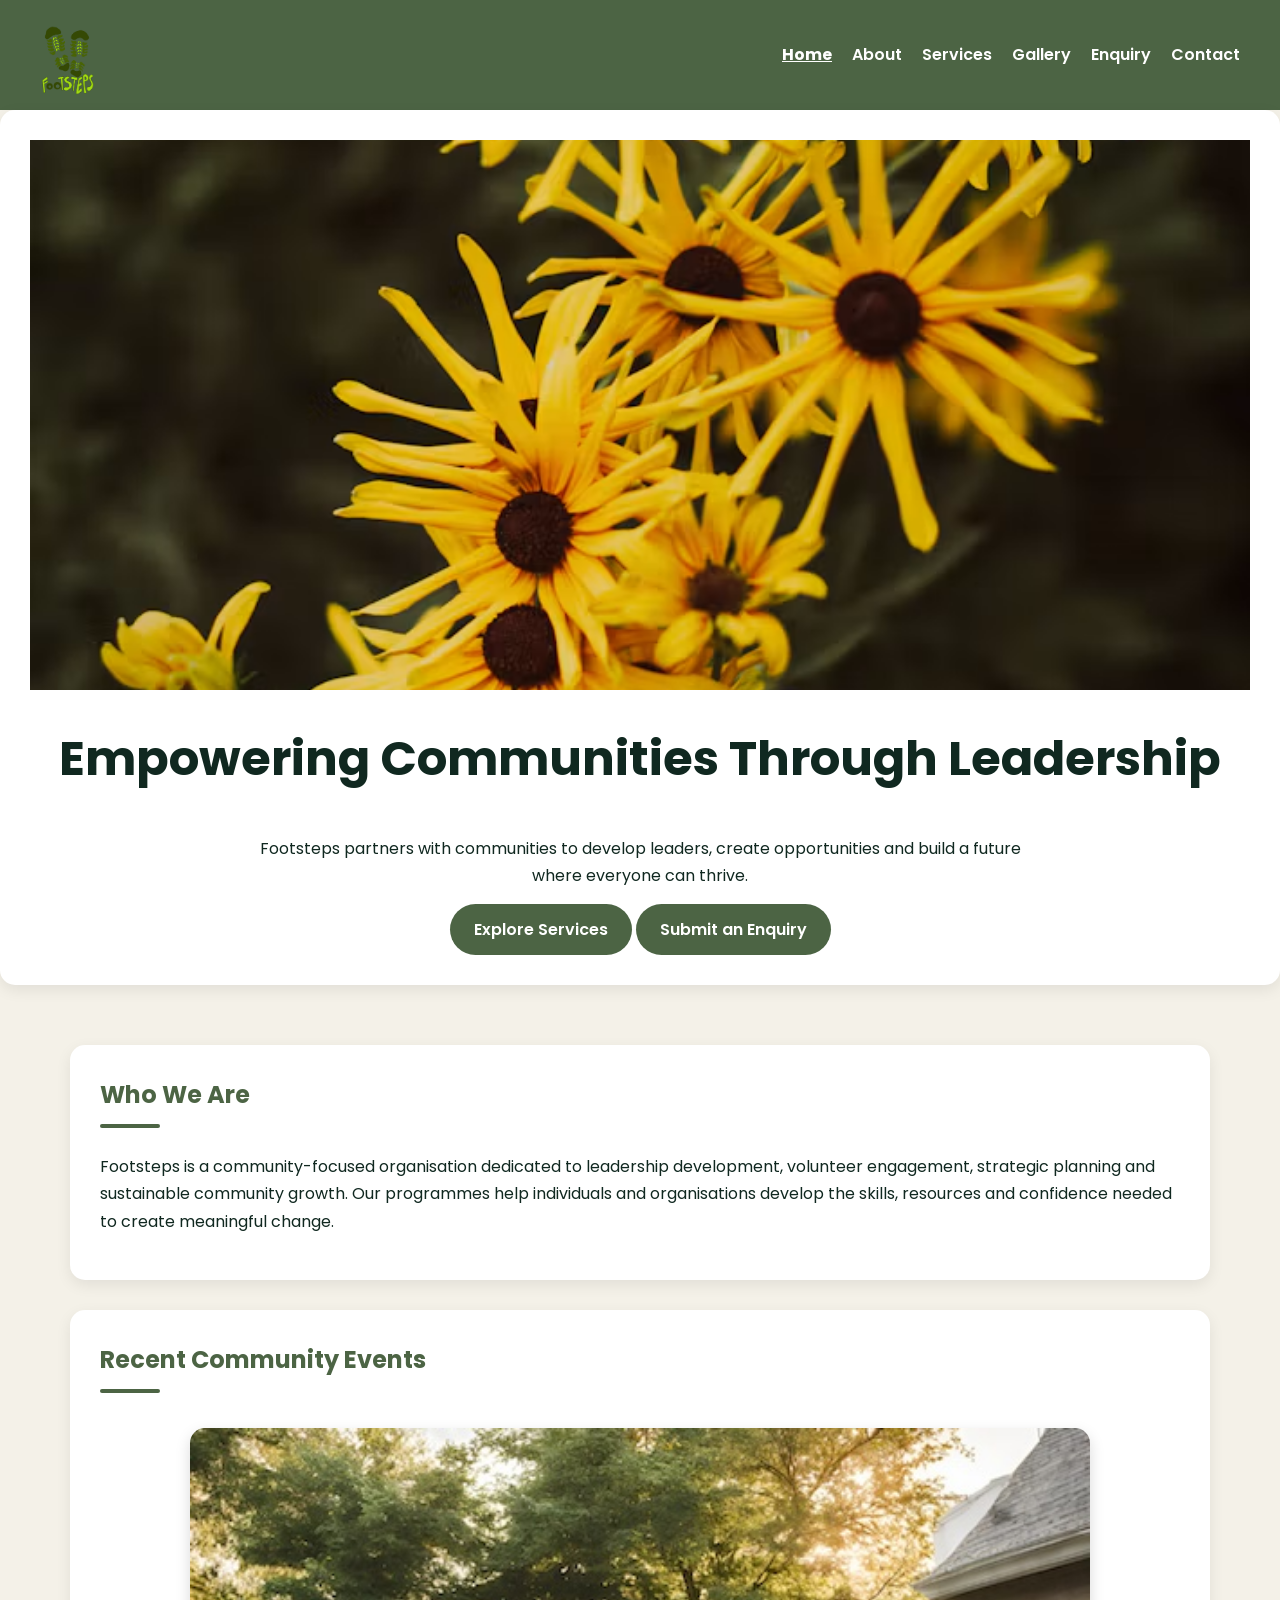
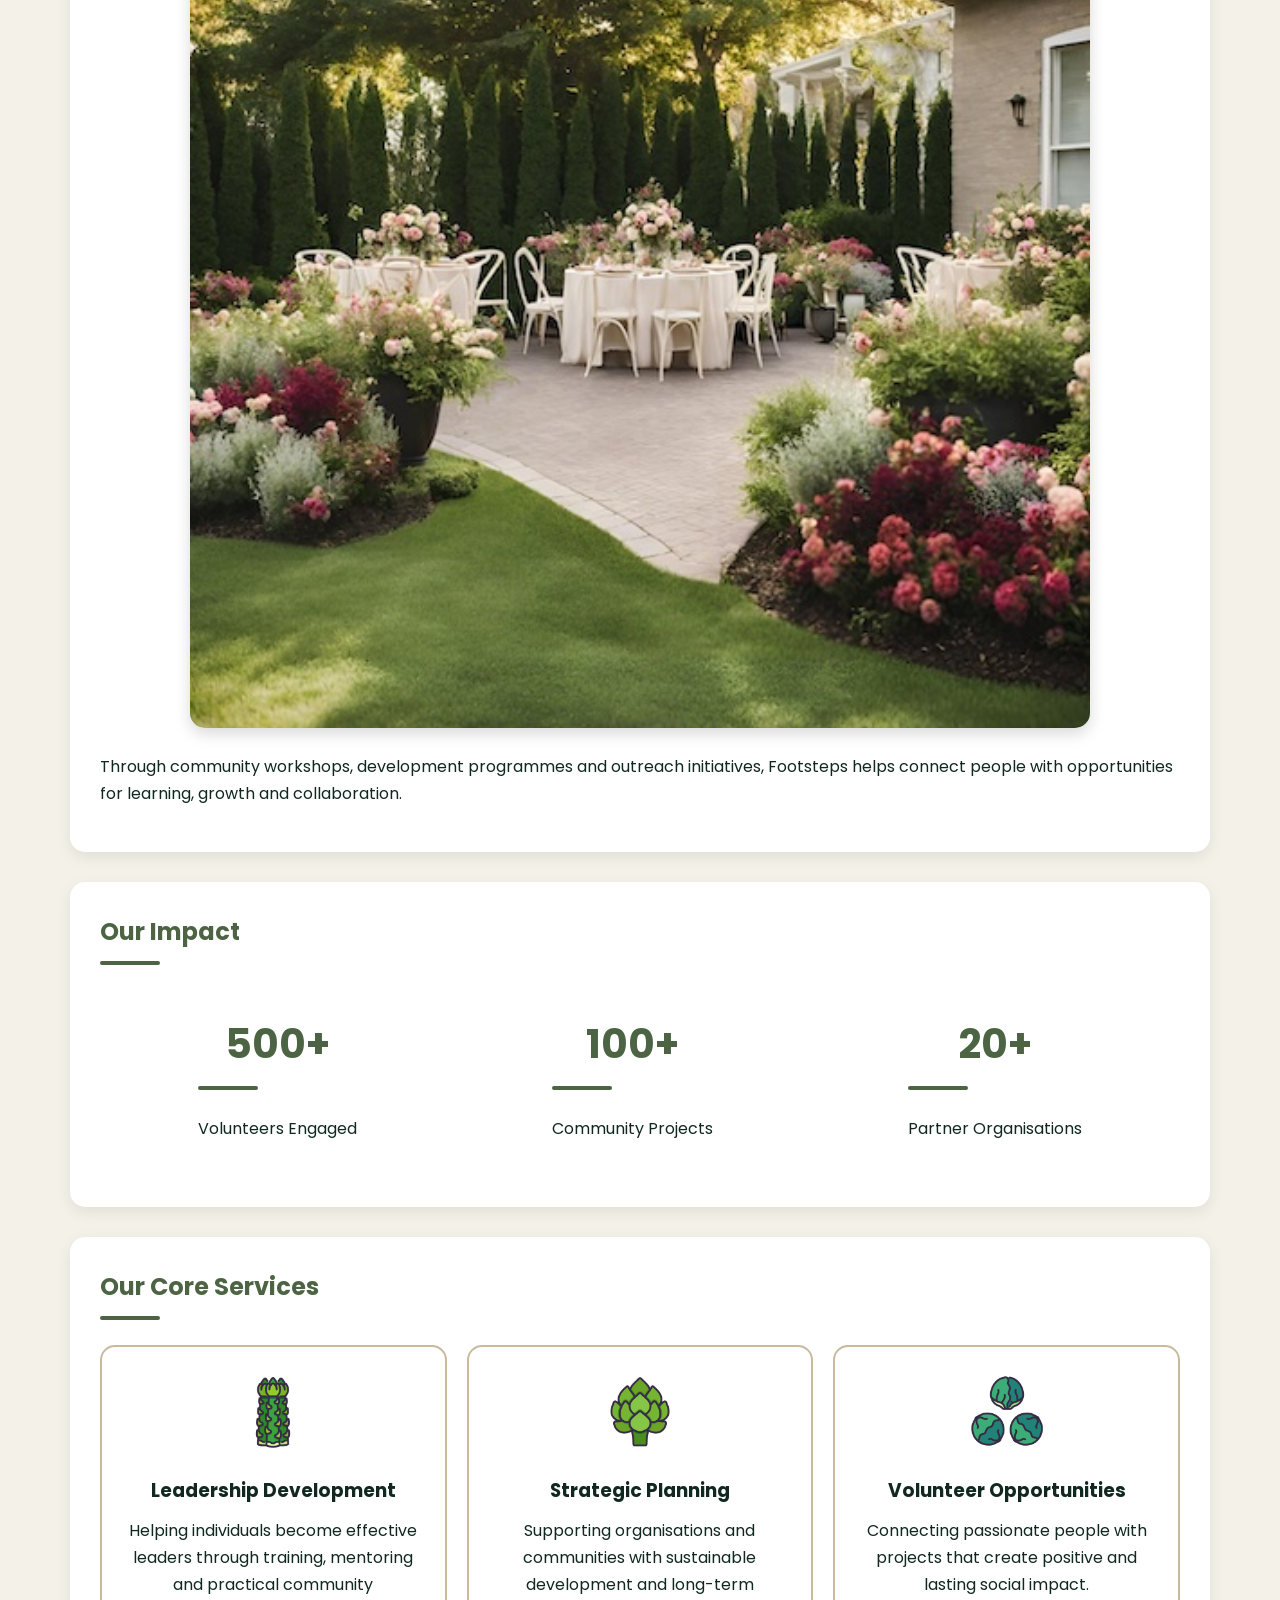
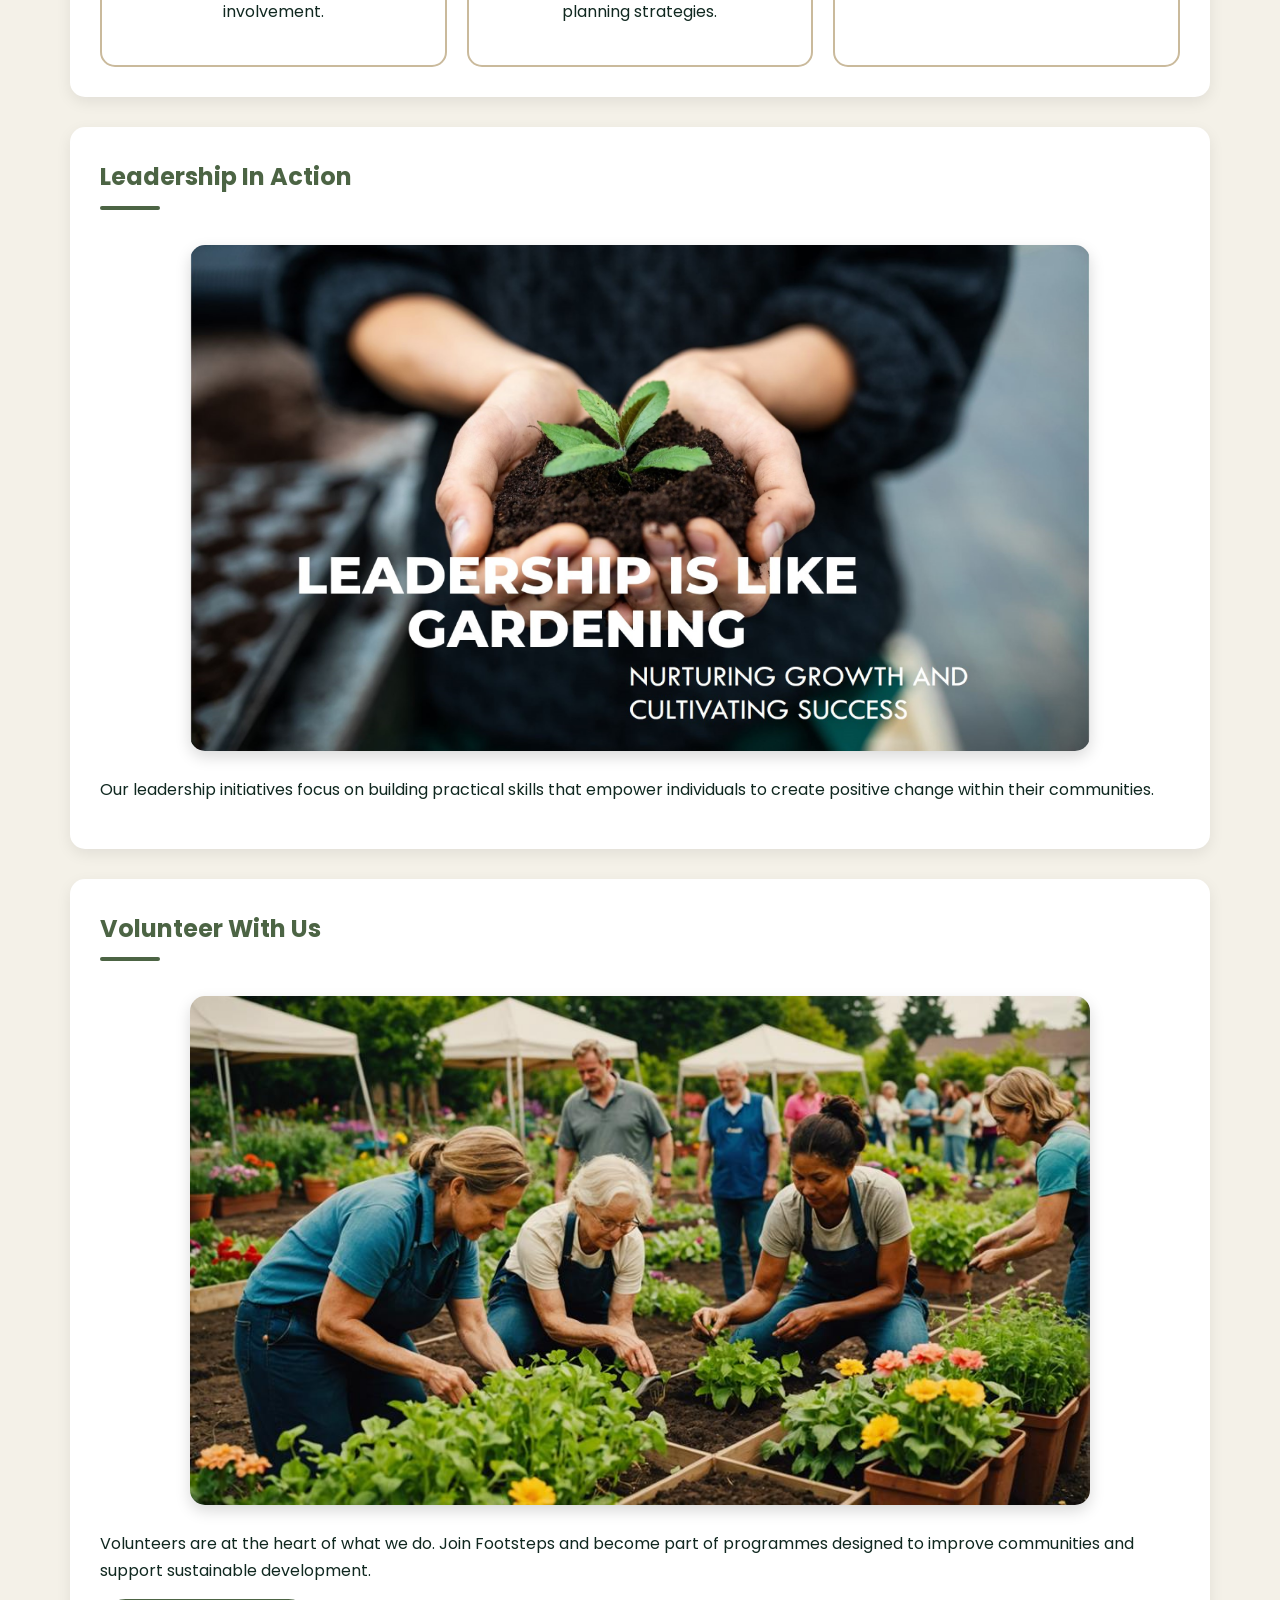
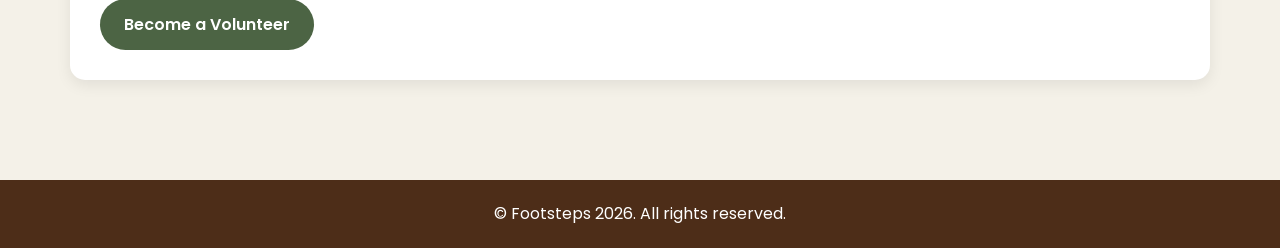
==== commit b08edabd: "Added robots.txt for SEO" ====
--- a/index.html
+++ b/index.html
@@ -35,6 +35,7 @@
         <a href="index.html">Home</a>
         <a href="about.html">About</a>
         <a href="services.html">Services</a>
+        <a href="gallery.html">Gallery</a>
         <a href="enquiry.html">Enquiry</a>
         <a href="contact.html">Contact</a>
 
@@ -45,14 +46,14 @@
 <section class="hero">
 
     <img src="images/hero_banner.jpg"
-         alt="Community members collaborating">
+         alt="Footsteps Community">
 
     <h1>Empowering Communities Through Leadership</h1>
 
     <p>
-        Footsteps works alongside individuals, organisations and
-        communities to create meaningful opportunities, develop
-        leadership skills and support sustainable growth.
+        Footsteps partners with communities to develop leaders,
+        create opportunities and build a future where everyone
+        can thrive.
     </p>
 
     <a href="services.html" class="btn">
@@ -60,7 +61,7 @@
     </a>
 
     <a href="enquiry.html" class="btn">
-        Submit Enquiry
+        Submit an Enquiry
     </a>
 
 </section>
@@ -73,28 +74,29 @@
 
         <p>
             Footsteps is a community-focused organisation dedicated
-            to leadership development, strategic planning, volunteer
-            programmes and community support initiatives. Through
-            collaboration and innovation, we help build stronger
-            communities and create opportunities for positive change.
-        </p>
-
-    </section>
-
-    <section>
-
-        <h2>Recent Community Activities</h2>
-
-        <img src="images/events.jpg"
-             alt="Footsteps community event"
-             class="about-image">
-
-        <p>
-            Our community events bring people together to learn,
-            connect and contribute to projects that make a lasting
-            difference. Through workshops, outreach programmes and
-            volunteer activities, Footsteps continues to support
-            meaningful community development.
+            to leadership development, volunteer engagement,
+            strategic planning and sustainable community growth.
+            Our programmes help individuals and organisations
+            develop the skills, resources and confidence needed
+            to create meaningful change.
+        </p>
+
+    </section>
+
+    <section>
+
+        <h2>Recent Community Events</h2>
+
+        <img
+            src="images/events.jpg"
+            alt="Community Event"
+            class="about-image">
+
+        <p>
+            Through community workshops, development programmes
+            and outreach initiatives, Footsteps helps connect
+            people with opportunities for learning, growth and
+            collaboration.
         </p>
 
     </section>
@@ -141,7 +143,7 @@
 
     <section>
 
-        <h2>Our Key Focus Areas</h2>
+        <h2>Our Core Services</h2>
 
         <div class="services">
 
@@ -153,9 +155,9 @@
                 <h3>Leadership Development</h3>
 
                 <p>
-                    Equipping individuals with the skills and confidence
-                    needed to create positive change within their
-                    communities.
+                    Helping individuals become effective leaders
+                    through training, mentoring and practical
+                    community involvement.
                 </p>
 
             </div>
@@ -168,8 +170,9 @@
                 <h3>Strategic Planning</h3>
 
                 <p>
-                    Supporting organisations through sustainable planning
-                    and development initiatives.
+                    Supporting organisations and communities
+                    with sustainable development and long-term
+                    planning strategies.
                 </p>
 
             </div>
@@ -179,11 +182,11 @@
                 <img src="images/volunteer_icon.png"
                      alt="Volunteer Opportunities">
 
-                <h3>Volunteer Programmes</h3>
-
-                <p>
-                    Connecting volunteers with meaningful opportunities
-                    to contribute and make a difference.
+                <h3>Volunteer Opportunities</h3>
+
+                <p>
+                    Connecting passionate people with projects
+                    that create positive and lasting social impact.
                 </p>
 
             </div>
@@ -196,15 +199,15 @@
 
         <h2>Leadership In Action</h2>
 
-        <img src="images/leadership gardening.png"
-             alt="Leadership programme participants"
-             class="about-image">
-
-        <p>
-            Our leadership programmes focus on practical experience,
-            collaboration and community engagement. Participants
-            gain hands-on skills while contributing to impactful
-            projects.
+        <img
+            src="images/leadership gardening.png"
+            alt="Leadership Programme"
+            class="about-image">
+
+        <p>
+            Our leadership initiatives focus on building practical
+            skills that empower individuals to create positive
+            change within their communities.
         </p>
 
     </section>
@@ -213,14 +216,16 @@
 
         <h2>Volunteer With Us</h2>
 
-        <img src="images/volunteer gardening.jpg"
-             alt="Community volunteers working together"
-             class="about-image">
-
-        <p>
-            Volunteers are the heart of Footsteps. By joining our
-            volunteer programmes, individuals can support meaningful
-            initiatives while building valuable skills and experience.
+        <img
+            src="images/volunteer gardening.jpg"
+            alt="Volunteer Programme"
+            class="about-image">
+
+        <p>
+            Volunteers are at the heart of what we do.
+            Join Footsteps and become part of programmes
+            designed to improve communities and support
+            sustainable development.
         </p>
 
         <a href="enquiry.html" class="btn">
--- a/css/style.css
+++ b/css/style.css
@@ -352,52 +352,40 @@
     margin-top: 40px;
 }
 
-/* 404 */
+/* 404 PAGE */
 
 .error-page {
     text-align: center;
     padding: 100px 20px;
+    min-height: 60vh;
+    display: flex;
+    flex-direction: column;
+    justify-content: center;
+    align-items: center;
+    gap: 20px;
 }
 
 .error-page h1 {
-    font-size: 5rem;
-}
-
-/* RESPONSIVE */
-
-@media (max-width: 768px) {
-
-    header {
-        flex-direction: column;
-        text-align: center;
-    }
-
-    nav {
-        justify-content: center;
-        margin-top: 15px;
-    }
-
-    .hero h1 {
-        font-size: 2rem;
-    }
-
-    .services {
-        grid-template-columns: 1fr;
-    }
-
-    .gallery {
-        grid-template-columns: 1fr;
-    }
-
-    .team {
-        flex-direction: column;
-    }
-
-    .stats {
-        flex-direction: column;
-    }
-
-    main {
-        padding: 15px;
-    }
+    font-size: 6rem;
+    color: #4C6444;
+    margin-bottom: 10px;
+}
+
+.error-page h2 {
+    color: #102820;
+    margin-bottom: 10px;
+}
+
+.error-page h2::after {
+    display: none;
+}
+
+.error-page p {
+    max-width: 700px;
+    font-size: 1.1rem;
+    color: #555;
+}
+
+.error-page .btn {
+    margin-top: 15px;
 }
